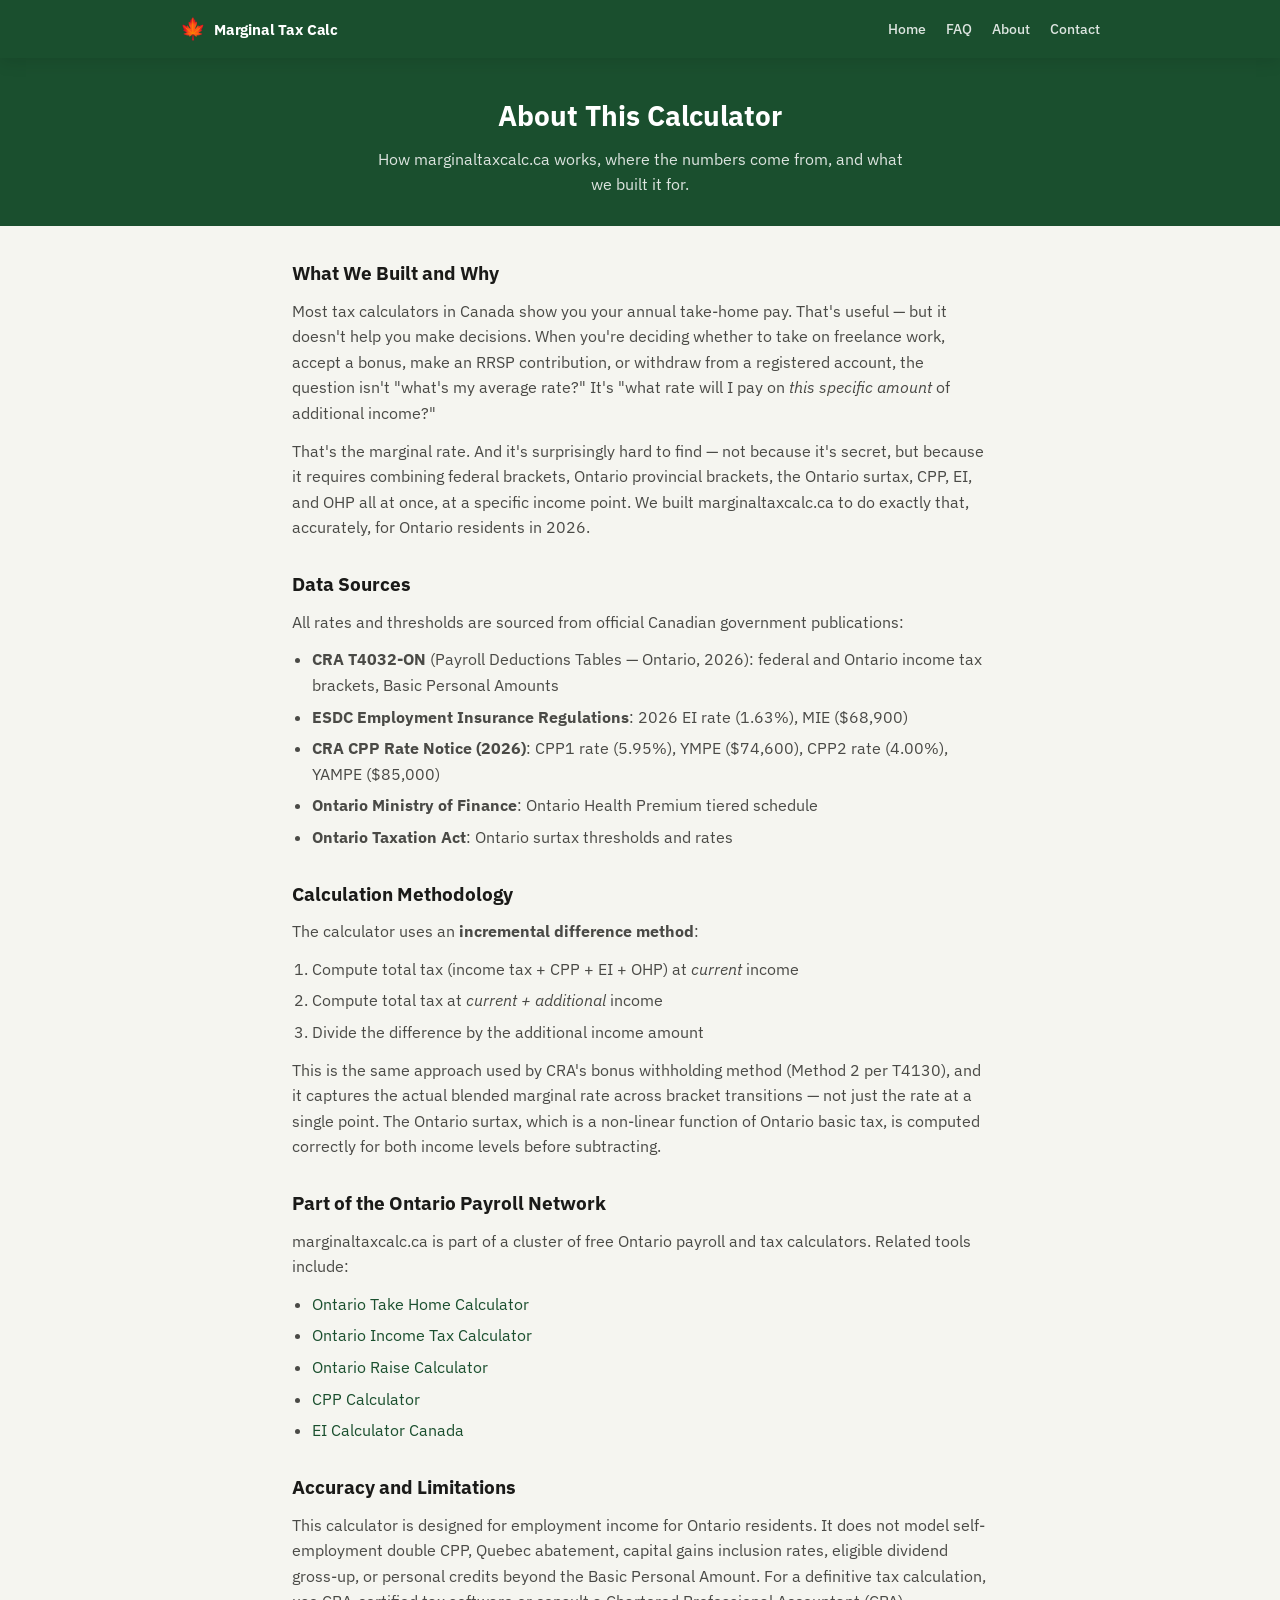
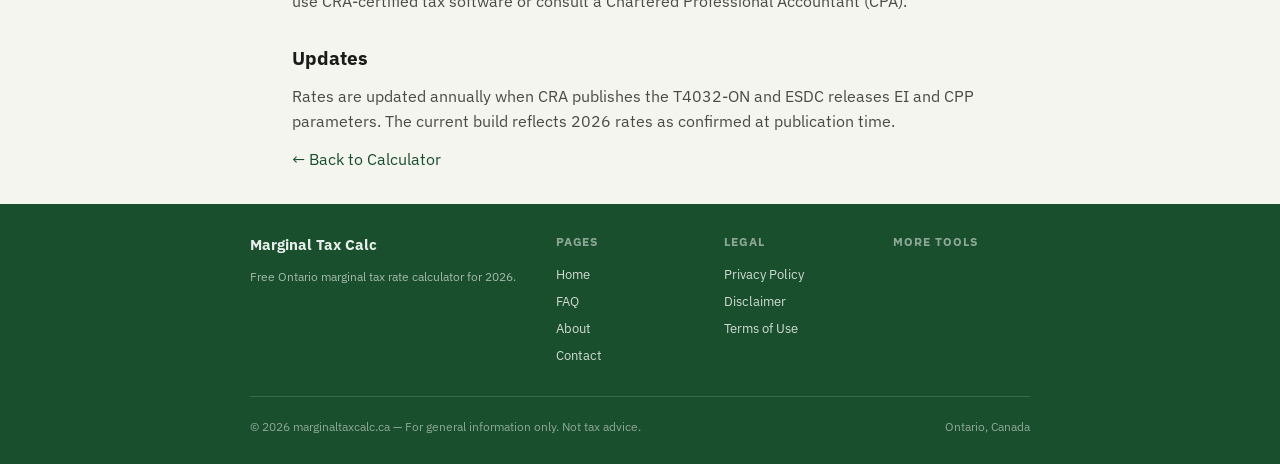
==== about.html @ e6704a4e "patch: visual alignment to Ontario Payroll Cluster — ontarioincometaxcalc benchmark - css/style.css:" ====
<!DOCTYPE html>
<html lang="en-CA">
<head>
  <meta charset="UTF-8" />
  <meta name="viewport" content="width=device-width, initial-scale=1.0" />
  <title>About — Ontario Marginal Tax Calculator | marginaltaxcalc.ca</title>
  <meta name="description" content="About marginaltaxcalc.ca — how our Ontario marginal tax calculator works, data sources, and methodology for 2026." />
  <link rel="canonical" href="https://marginaltaxcalc.ca/about.html" />
  <script async src="https://pagead2.googlesyndication.com/pagead/js/adsbygoogle.js?client=ca-pub-7744853829365165" crossorigin="anonymous"></script>
  <link rel="stylesheet" href="css/style.css" />
</head>
<body>

<!-- ── Site Header ── -->
<header class="site-header">
  <div class="header-inner">
    <a href="index.html" class="site-logo">
      <span class="logo-maple">🍁</span>
      <span class="logo-text">Marginal Tax Calc</span>
    </a>
    <nav class="site-nav">
      <a href="index.html">Home</a>
      <a href="faq.html">FAQ</a>
      <a href="about.html">About</a>
      <a href="contact.html">Contact</a>
    </nav>
  </div>
</header>

<section class="page-hero">
  <div class="container">
    <h1>About This Calculator</h1>
    <p>How marginaltaxcalc.ca works, where the numbers come from, and what we built it for.</p>
  </div>
</section>

<main class="page-content">

  <h2>What We Built and Why</h2>
  <p>Most tax calculators in Canada show you your annual take-home pay. That's useful — but it doesn't help you make decisions. When you're deciding whether to take on freelance work, accept a bonus, make an RRSP contribution, or withdraw from a registered account, the question isn't "what's my average rate?" It's "what rate will I pay on <em>this specific amount</em> of additional income?"</p>
  <p>That's the marginal rate. And it's surprisingly hard to find — not because it's secret, but because it requires combining federal brackets, Ontario provincial brackets, the Ontario surtax, CPP, EI, and OHP all at once, at a specific income point. We built marginaltaxcalc.ca to do exactly that, accurately, for Ontario residents in 2026.</p>

  <h2>Data Sources</h2>
  <p>All rates and thresholds are sourced from official Canadian government publications:</p>
  <ul>
    <li><strong>CRA T4032-ON</strong> (Payroll Deductions Tables — Ontario, 2026): federal and Ontario income tax brackets, Basic Personal Amounts</li>
    <li><strong>ESDC Employment Insurance Regulations</strong>: 2026 EI rate (1.63%), MIE ($68,900)</li>
    <li><strong>CRA CPP Rate Notice (2026)</strong>: CPP1 rate (5.95%), YMPE ($74,600), CPP2 rate (4.00%), YAMPE ($85,000)</li>
    <li><strong>Ontario Ministry of Finance</strong>: Ontario Health Premium tiered schedule</li>
    <li><strong>Ontario Taxation Act</strong>: Ontario surtax thresholds and rates</li>
  </ul>

  <h2>Calculation Methodology</h2>
  <p>The calculator uses an <strong>incremental difference method</strong>:</p>
  <ol>
    <li>Compute total tax (income tax + CPP + EI + OHP) at <em>current</em> income</li>
    <li>Compute total tax at <em>current + additional</em> income</li>
    <li>Divide the difference by the additional income amount</li>
  </ol>
  <p>This is the same approach used by CRA's bonus withholding method (Method 2 per T4130), and it captures the actual blended marginal rate across bracket transitions — not just the rate at a single point. The Ontario surtax, which is a non-linear function of Ontario basic tax, is computed correctly for both income levels before subtracting.</p>

  <h2>Part of the Ontario Payroll Network</h2>
  <p>marginaltaxcalc.ca is part of a cluster of free Ontario payroll and tax calculators. Related tools include:</p>
  <ul>
    <li><a href="https://ontariotakehomecalc.ca">Ontario Take Home Calculator</a></li>
    <li><a href="https://ontarioincometaxcalc.ca">Ontario Income Tax Calculator</a></li>
    <li><a href="https://ontarioraisecalc.ca">Ontario Raise Calculator</a></li>
    <li><a href="https://cppcalc.ca">CPP Calculator</a></li>
    <li><a href="https://eicalc.ca">EI Calculator Canada</a></li>
  </ul>

  <h2>Accuracy and Limitations</h2>
  <p>This calculator is designed for employment income for Ontario residents. It does not model self-employment double CPP, Quebec abatement, capital gains inclusion rates, eligible dividend gross-up, or personal credits beyond the Basic Personal Amount. For a definitive tax calculation, use CRA-certified tax software or consult a Chartered Professional Accountant (CPA).</p>

  <h2>Updates</h2>
  <p>Rates are updated annually when CRA publishes the T4032-ON and ESDC releases EI and CPP parameters. The current build reflects 2026 rates as confirmed at publication time.</p>

  <p><a href="/">← Back to Calculator</a></p>
</main>

<footer class="site-footer">
  <div class="container">
    <div class="footer-grid">
      <div class="footer-col">
        <div class="footer-brand-name">Marginal Tax Calc</div>
        <p>Free Ontario marginal tax rate calculator for 2026.</p>
      </div>
      <div class="footer-col">
        <h4>Pages</h4>
        <ul>
          <li><a href="index.html">Home</a></li>
          <li><a href="faq.html">FAQ</a></li>
          <li><a href="about.html">About</a></li>
          <li><a href="contact.html">Contact</a></li>
        </ul>
      </div>
      <div class="footer-col">
        <h4>Legal</h4>
        <ul>
          <li><a href="privacy-policy.html">Privacy Policy</a></li>
          <li><a href="disclaimer.html">Disclaimer</a></li>
          <li><a href="terms.html">Terms of Use</a></li>
        </ul>
      </div>
      <div class="footer-col">
        <h4>More Tools</h4>
        <ul id="footer-tools-list"></ul>
      </div>
    </div>
    <div class="footer-bottom">
      <span>© 2026 marginaltaxcalc.ca — For general information only. Not tax advice.</span>
      <span>Ontario, Canada</span>
    </div>
  </div>
</footer>

<script src="js/config.js"></script>
<script src="js/network.js"></script>
</body>
</html>
---- css/style.css ----
/* style.css — marginaltaxcalc.ca — Ontario Payroll cluster (green) */

/* ── Google Fonts ── */
@import url('https://fonts.googleapis.com/css2?family=IBM+Plex+Mono:wght@400;600&family=IBM+Plex+Sans:wght@400;500;600;700&display=swap');

/* ── Design tokens ── */
:root {
  --bg:             #f5f5f0;
  --surface:        #ffffff;
  --surface-2:      #f9f9f6;
  --border:         #e0dfd8;
  --border-2:       #c8c7be;
  --text-primary:   #1a1a18;
  --text-secondary: #4a4a46;
  --text-muted:     #7a7a74;
  --accent:         #1a4f2e;
  --accent-light:   #e8f2ec;
  --accent-mid:     #2d7a47;
  --accent-hover:   #153d24;
  --red:            #c0392b;
  --amber:          #c47a00;

  --radius:     6px;
  --radius-lg:  12px;
  --shadow-sm:  0 1px 3px rgba(0,0,0,0.08);
  --shadow:     0 4px 16px rgba(0,0,0,0.10);
  --shadow-lg:  0 8px 32px rgba(0,0,0,0.12);
  --shadow-md:  0 2px 8px rgba(0,0,0,.10);
  --transition: 160ms ease;

  --max-width:     960px;
  --content-width: 760px;
}

/* ── Reset & base ── */
*, *::before, *::after { box-sizing: border-box; margin: 0; padding: 0; }

html { font-size: 16px; scroll-behavior: smooth; }

body {
  font-family: 'IBM Plex Sans', sans-serif;
  font-size: 1rem;
  line-height: 1.6;
  color: var(--text-primary);
  background: var(--bg);
}

a { color: var(--accent); text-decoration: none; }
a:hover { color: var(--accent-hover); text-decoration: underline; }

img { max-width: 100%; display: block; }

/* ── Layout ── */
.container {
  width: 100%;
  max-width: 860px;
  margin: 0 auto;
  padding: 0 20px;
}

@media (min-width: 600px)  { .container { padding: 0 32px; } }
@media (min-width: 900px)  { .container { padding: 0 40px; } }

/* ── Header ── */
.site-header {
  background: var(--accent);
  color: #fff;
  padding: 0;
  position: sticky;
  top: 0;
  z-index: 100;
  box-shadow: var(--shadow);
}

.header-inner {
  max-width: var(--max-width);
  margin: 0 auto;
  padding: 0 20px;
  display: flex;
  align-items: center;
  justify-content: space-between;
  height: 58px;
}

.site-logo {
  display: flex;
  align-items: center;
  gap: 8px;
  color: #fff;
  font-weight: 700;
  font-size: 1rem;
  letter-spacing: -0.01em;
  text-decoration: none;
}
.site-logo:hover { color: rgba(255,255,255,0.85); text-decoration: none; }
.logo-maple { font-size: 1.3rem; line-height: 1; }
.logo-text { font-size: 0.95rem; font-weight: 700; }
.logo-text span { font-weight: 300; }

.site-nav {
  display: flex;
  align-items: center;
  gap: 20px;
}
.site-nav a {
  color: rgba(255,255,255,0.85);
  font-size: 0.875rem;
  font-weight: 500;
  text-decoration: none;
  transition: color 0.15s;
}
.site-nav a:hover { color: #fff; text-decoration: none; }

/* Legacy nav alias — keep for any support pages using .header-nav */
.header-nav {
  display: flex;
  flex-wrap: wrap;
  gap: 4px;
  list-style: none;
}
.header-nav a {
  display: inline-block;
  font-size: 0.875rem;
  font-weight: 500;
  color: rgba(255,255,255,0.85);
  padding: 4px 10px;
  border-radius: var(--radius);
  transition: color 0.15s;
}
.header-nav a:hover,
.header-nav a.active {
  color: #fff;
  text-decoration: none;
}

/* ── Hero ── */
.hero {
  background: var(--accent);
  color: #fff;
  padding: 32px 20px 28px;
  border-bottom: 3px solid var(--accent-mid);
}
.hero-inner {
  max-width: var(--max-width);
  margin: 0 auto;
}
.hero-badge {
  display: inline-flex;
  align-items: center;
  gap: 6px;
  background: rgba(255,255,255,0.15);
  border: 1px solid rgba(255,255,255,0.25);
  border-radius: 20px;
  padding: 4px 12px;
  font-size: 0.78rem;
  font-weight: 500;
  letter-spacing: 0.01em;
  margin-bottom: 14px;
  color: rgba(255,255,255,0.95);
}

.hero h1 {
  font-size: clamp(1.4rem, 4vw, 2rem);
  font-weight: 700;
  letter-spacing: -0.02em;
  line-height: 1.2;
  margin-bottom: 10px;
  color: #fff;
}

.hero p {
  font-size: 0.95rem;
  color: rgba(255,255,255,0.82);
  max-width: 620px;
  line-height: 1.6;
}

/* ── Calculator card ── */
.calc-card {
  background: var(--surface);
  border-radius: var(--radius-lg);
  box-shadow: var(--shadow);
  overflow: hidden;
  margin-bottom: 28px;
  border: none;
}

@media (max-width: 599px) { .calc-card { padding: 0; } }

.calc-card h2 {
  font-size: 1.05rem;
  font-weight: 700;
  color: var(--accent);
  margin-bottom: 0;
  padding: 0;
  border-bottom: none;
}

/* ── Form ── */
.form-grid {
  display: grid;
  grid-template-columns: 1fr 1fr;
  gap: 16px;
  margin-bottom: 20px;
}

@media (max-width: 480px) { .form-grid { grid-template-columns: 1fr; } }

.form-group label {
  display: block;
  font-size: 0.875rem;
  font-weight: 600;
  color: var(--text-secondary);
  margin-bottom: 6px;
}

.form-group input {
  width: 100%;
  font-family: 'IBM Plex Mono', monospace;
  font-size: 1rem;
  color: var(--text-primary);
  background: var(--surface-2);
  border: 1px solid var(--border-2);
  border-radius: var(--radius);
  padding: 10px 14px;
  transition: border-color var(--transition), box-shadow var(--transition);
  outline: none;
}

.form-group input:focus {
  border-color: var(--accent-mid);
  box-shadow: 0 0 0 3px rgba(26,79,46,.12);
  background: var(--surface);
}

.form-group .hint {
  font-size: 0.78rem;
  color: var(--text-muted);
  margin-top: 4px;
}

.btn-calc {
  width: 100%;
  padding: 13px 24px;
  font-family: 'IBM Plex Sans', sans-serif;
  font-size: 1rem;
  font-weight: 700;
  color: #fff;
  background: var(--accent);
  border: none;
  border-radius: var(--radius);
  cursor: pointer;
  transition: background var(--transition), transform var(--transition);
  letter-spacing: .01em;
}

.btn-calc:hover  { background: var(--accent-hover); }
.btn-calc:active { transform: scale(.985); }

/* ── Error ── */
.error-msg {
  display: none;
  background: #fef2f2;
  border: 1px solid #fca5a5;
  color: var(--red);
  border-radius: var(--radius);
  padding: 10px 14px;
  font-size: 0.9rem;
  margin-top: 12px;
}

/* ── Results ── */
#results { display: none; margin-top: 24px; }

.results-header {
  display: grid;
  grid-template-columns: repeat(2, 1fr);
  gap: 12px;
  margin-bottom: 20px;
}

@media (min-width: 560px) { .results-header { grid-template-columns: repeat(4, 1fr); } }

.stat-card {
  background: var(--surface-2);
  border: 1px solid var(--border);
  border-radius: var(--radius);
  padding: 14px 12px;
  text-align: center;
}

.stat-label {
  font-size: 0.75rem;
  font-weight: 600;
  color: var(--text-muted);
  text-transform: uppercase;
  letter-spacing: .04em;
  margin-bottom: 4px;
}

.stat-value {
  font-family: 'IBM Plex Mono', monospace;
  font-size: 1.35rem;
  font-weight: 600;
  color: var(--text-primary);
}

.stat-card.highlight .stat-value { color: var(--accent); }

/* Keep/Tax bar */
.split-bar-wrap { margin-bottom: 20px; }
.split-bar-label {
  font-size: 0.82rem;
  font-weight: 600;
  color: var(--text-secondary);
  margin-bottom: 6px;
}
.split-bar {
  display: flex;
  height: 24px;
  border-radius: var(--radius);
  overflow: hidden;
  border: 1px solid var(--border);
}
.split-bar-kept {
  background: var(--accent-mid);
  display: flex;
  align-items: center;
  justify-content: center;
  font-family: 'IBM Plex Mono', monospace;
  font-size: 0.72rem;
  font-weight: 600;
  color: #fff;
  white-space: nowrap;
  padding: 0 4px;
  transition: width 400ms ease;
  min-width: 0;
  overflow: hidden;
}
.split-bar-tax {
  background: var(--red);
  display: flex;
  align-items: center;
  justify-content: center;
  font-family: 'IBM Plex Mono', monospace;
  font-size: 0.72rem;
  font-weight: 600;
  color: #fff;
  white-space: nowrap;
  padding: 0 4px;
  transition: width 400ms ease;
  min-width: 0;
  overflow: hidden;
}

/* Breakdown table */
.breakdown-table {
  width: 100%;
  border-collapse: collapse;
  font-size: 0.9rem;
}

.breakdown-table th,
.breakdown-table td {
  padding: 9px 12px;
  text-align: left;
  border-bottom: 1px solid var(--border);
}

.breakdown-table th {
  font-size: 0.78rem;
  font-weight: 700;
  color: var(--text-muted);
  text-transform: uppercase;
  letter-spacing: .04em;
  background: var(--surface-2);
}

.breakdown-table td:last-child {
  font-family: 'IBM Plex Mono', monospace;
  font-weight: 600;
  text-align: right;
}

.breakdown-table tr.total-row td {
  font-weight: 700;
  border-top: 2px solid var(--border-2);
  border-bottom: none;
  color: var(--accent);
  font-size: 0.95rem;
}

.breakdown-table tr:last-child td { border-bottom: none; }

/* ── Ad slots ── */
.ad-slot {
  text-align: center;
  margin: 24px 0;
  min-height: 90px;
}

/* ── Section content ── */
.content-section {
  background: var(--surface);
  border: 1px solid var(--border);
  border-radius: var(--radius-lg);
  padding: 32px;
  margin-bottom: 24px;
}

@media (max-width: 599px) { .content-section { padding: 20px 16px; } }

.content-section h2 {
  font-size: 1.35rem;
  font-weight: 700;
  color: var(--text-primary);
  margin-bottom: 16px;
}

.content-section h3 {
  font-size: 1.05rem;
  font-weight: 700;
  color: var(--accent);
  margin: 20px 0 8px;
}

.content-section p {
  color: var(--text-secondary);
  margin-bottom: 12px;
}

.content-section ul,
.content-section ol {
  margin: 8px 0 12px 20px;
  color: var(--text-secondary);
}

.content-section li { margin-bottom: 6px; }

.example-table {
  width: 100%;
  border-collapse: collapse;
  font-size: 0.88rem;
  margin: 16px 0;
  overflow-x: auto;
  display: block;
}

.example-table th,
.example-table td {
  padding: 8px 12px;
  border: 1px solid var(--border);
  text-align: right;
}

.example-table th {
  background: var(--accent-light);
  color: var(--accent);
  font-weight: 700;
  text-align: center;
}

.example-table td:first-child { text-align: left; font-weight: 600; }

.mono { font-family: 'IBM Plex Mono', monospace; }

/* ── FAQ ── */
.faq-list { margin: 0; padding: 0; list-style: none; }

details {
  border-bottom: 1px solid var(--border);
  padding: 14px 0;
}

details:first-child { border-top: 1px solid var(--border); }

summary {
  font-weight: 600;
  font-size: 0.95rem;
  cursor: pointer;
  list-style: none;
  display: flex;
  justify-content: space-between;
  align-items: center;
  color: var(--text-primary);
}

summary::after {
  content: '+';
  font-size: 1.2rem;
  color: var(--accent);
  flex-shrink: 0;
  margin-left: 12px;
}

details[open] summary::after { content: '−'; }

details p {
  margin-top: 10px;
  color: var(--text-secondary);
  font-size: 0.9rem;
}

/* ── Related section ── */
.related-section {
  margin-bottom: 28px;
}
.related-heading {
  font-size: 1rem;
  font-weight: 700;
  color: var(--text-primary);
  margin-bottom: 14px;
  letter-spacing: -0.01em;
}
.related-grid,
.related-manual {
  display: grid;
  grid-template-columns: repeat(auto-fill, minmax(200px, 1fr));
  gap: 12px;
}
.related-card {
  background: var(--surface);
  border: 1px solid var(--border);
  border-radius: var(--radius);
  padding: 14px 16px;
  display: block;
  transition: border-color 0.15s, box-shadow 0.15s;
  text-decoration: none;
}
.related-card:hover {
  border-color: var(--accent-mid);
  box-shadow: var(--shadow-sm);
  text-decoration: none;
}
.rc-name {
  font-size: 0.88rem;
  font-weight: 700;
  color: var(--accent);
  margin-bottom: 4px;
}
.rc-desc {
  font-size: 0.78rem;
  color: var(--text-muted);
  line-height: 1.4;
}

/* ── Related tools (legacy aliases) ── */
.tools-grid {
  display: grid;
  grid-template-columns: repeat(auto-fill, minmax(200px, 1fr));
  gap: 12px;
  margin-top: 4px;
}

.tool-card {
  display: flex;
  flex-direction: column;
  gap: 4px;
  background: var(--surface);
  border: 1px solid var(--border);
  border-radius: var(--radius);
  padding: 14px 16px;
  text-decoration: none;
  transition: border-color 0.15s, box-shadow 0.15s;
}

.tool-card:hover {
  border-color: var(--accent-mid);
  box-shadow: var(--shadow-sm);
  text-decoration: none;
}

.tool-name {
  font-size: 0.88rem;
  font-weight: 700;
  color: var(--accent);
  margin-bottom: 4px;
}

.tool-desc {
  font-size: 0.78rem;
  color: var(--text-muted);
  line-height: 1.4;
}

/* ── Footer ── */
.site-footer {
  background: var(--accent);
  color: rgba(255,255,255,0.7);
  padding: 28px 20px;
  margin-top: 20px;
  font-size: 0.82rem;
}

.footer-grid {
  display: grid;
  grid-template-columns: 2fr 1fr 1fr 1fr;
  gap: 32px;
  padding-bottom: 24px;
  margin-bottom: 20px;
  border-bottom: 1px solid rgba(255,255,255,0.15);
}

.footer-col h4 {
  font-size: 0.75rem;
  font-weight: 700;
  text-transform: uppercase;
  letter-spacing: 0.08em;
  color: rgba(255,255,255,0.5);
  margin-bottom: 12px;
}

.footer-col p {
  font-size: 0.78rem;
  color: rgba(255,255,255,0.6);
  line-height: 1.55;
}

.footer-col a {
  display: block;
  color: rgba(255,255,255,0.8);
  font-size: 0.82rem;
  margin-bottom: 6px;
  text-decoration: none;
  transition: color 0.15s;
}

.footer-col a:hover {
  color: #fff;
  text-decoration: none;
}

.footer-col ul { list-style: none; }
.footer-col ul li { margin-bottom: 2px; }

.footer-brand-name {
  font-size: 0.95rem;
  font-weight: 700;
  color: rgba(255,255,255,0.9);
  margin-bottom: 10px;
  display: block;
}

.footer-bottom {
  display: flex;
  justify-content: space-between;
  align-items: center;
  gap: 16px;
  font-size: 0.75rem;
  color: rgba(255,255,255,0.5);
  flex-wrap: wrap;
}

/* ── Utility ── */
.sr-only {
  position: absolute; width: 1px; height: 1px;
  padding: 0; margin: -1px; overflow: hidden;
  clip: rect(0,0,0,0); border: 0;
}

.badge {
  display: inline-block;
  font-size: 0.72rem;
  font-weight: 700;
  padding: 2px 8px;
  border-radius: 4px;
  background: var(--accent-light);
  color: var(--accent);
  vertical-align: middle;
  margin-left: 6px;
}

/* ── Inner pages ── */
.page-hero {
  background: var(--accent);
  color: #fff;
  padding: 36px 0 28px;
  text-align: center;
}

.page-hero h1 {
  font-size: 1.75rem;
  font-weight: 700;
  margin-bottom: 8px;
}

.page-hero p {
  opacity: .85;
  max-width: 540px;
  margin: 0 auto;
  font-size: 1rem;
}

.page-content {
  max-width: 760px;
  margin: 32px auto;
  padding: 0 20px;
}

@media (min-width: 600px)  { .page-content { padding: 0 32px; } }

.page-content h2 {
  font-size: 1.2rem;
  font-weight: 700;
  color: var(--text-primary);
  margin: 28px 0 10px;
}

.page-content p,
.page-content ul,
.page-content ol { color: var(--text-secondary); margin-bottom: 12px; }

.page-content ul,
.page-content ol { margin-left: 20px; }

.page-content li { margin-bottom: 6px; }

.page-content a { color: var(--accent); }
.page-content a:hover { color: var(--accent-hover); }

/* ─── RESPONSIVE — footer & related (benchmark-aligned) ─────────────────────── */
@media (max-width: 640px) {
  .main-content { padding: 16px 14px 40px; }
  .hero { padding: 22px 16px 20px; }
  .hero h1 { font-size: 1.25rem; }
  .hero p { font-size: 0.875rem; }
  .header-inner { padding: 0 14px; }
  .site-nav { gap: 14px; }
  .site-nav a { font-size: 0.8rem; }
  .related-grid, .related-manual, .tools-grid { grid-template-columns: 1fr 1fr; gap: 8px; }
}

@media (max-width: 760px) {
  .footer-grid {
    grid-template-columns: 1fr 1fr;
    gap: 24px;
  }
  .footer-brand-name { grid-column: 1 / -1; }
  .footer-bottom { flex-direction: column; align-items: flex-start; gap: 6px; }
}

@media (max-width: 480px) {
  .footer-grid { grid-template-columns: 1fr; gap: 20px; }
  .footer-brand-name { grid-column: unset; }
  .related-grid, .related-manual, .tools-grid { grid-template-columns: 1fr; }
}

@media (max-width: 380px) {
  .related-grid, .related-manual, .tools-grid { grid-template-columns: 1fr; }
}

/* ─── OVERFLOW CONTAINMENT ───────────────────────────────────────────────────── */
html, body { overflow-x: hidden; max-width: 100%; }
* { max-width: 100%; }
img, table, pre, code, textarea, input { max-width: 100%; }
table { table-layout: auto; }
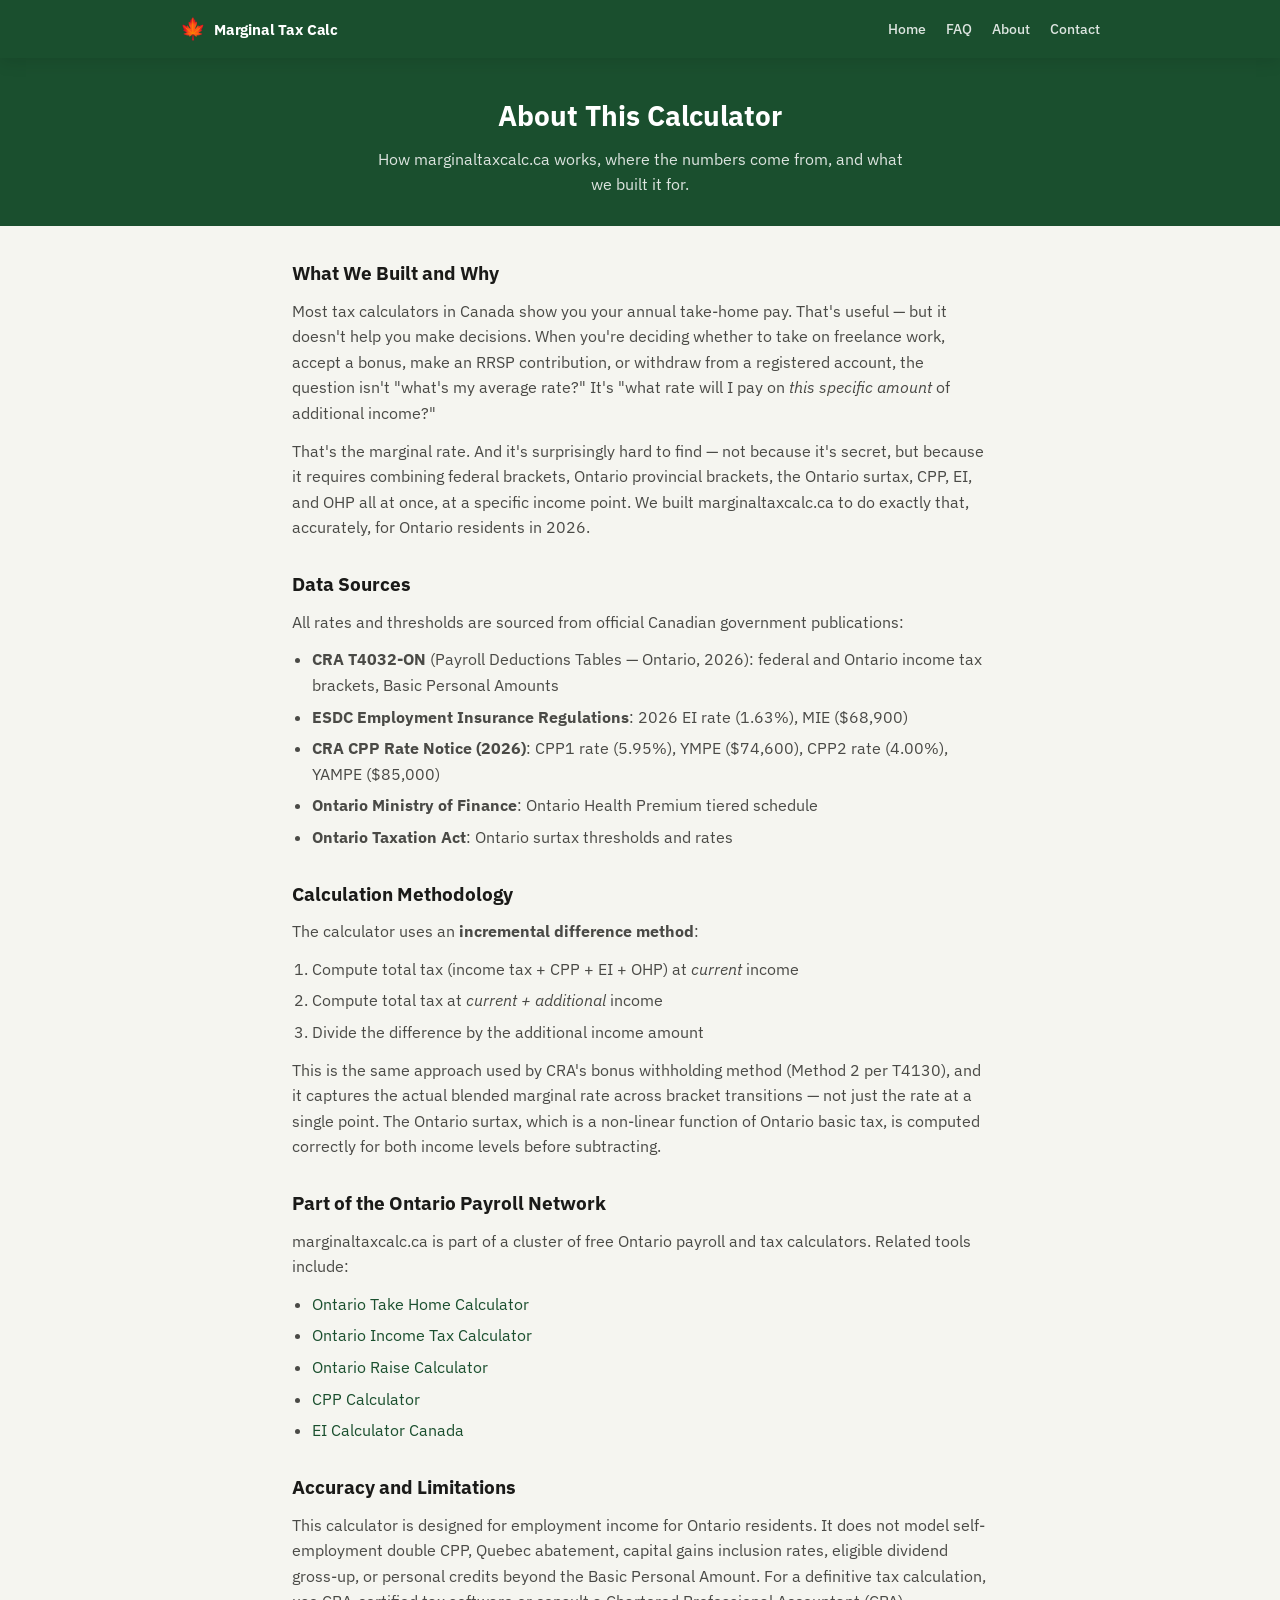
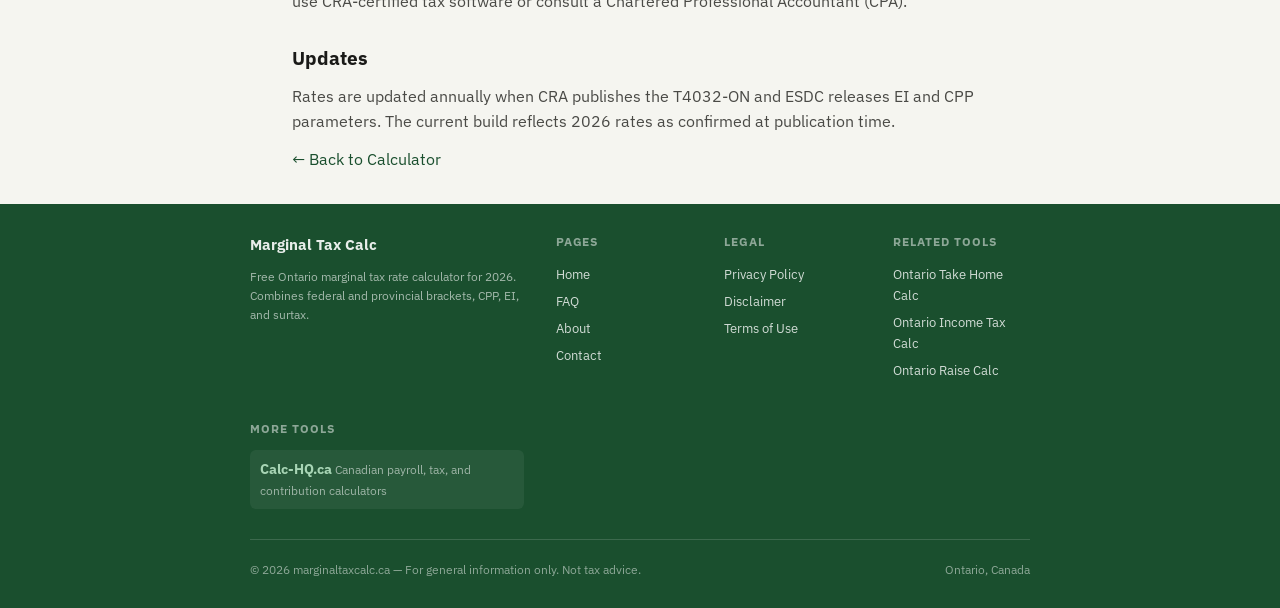
==== commit 5aecd0cd: "patch: 3-bug fix — subpage footers, mobile whitespace, bold MORE TOOLS title BUG 1: Replaced stale h" ====
--- a/about.html
+++ b/about.html
@@ -81,30 +81,35 @@
 <footer class="site-footer">
   <div class="container">
     <div class="footer-grid">
-      <div class="footer-col">
+      <div class="footer-col footer-brand">
         <div class="footer-brand-name">Marginal Tax Calc</div>
-        <p>Free Ontario marginal tax rate calculator for 2026.</p>
+        <p>Free Ontario marginal tax rate calculator for 2026. Combines federal and provincial brackets, CPP, EI, and surtax.</p>
       </div>
       <div class="footer-col">
-        <h4>Pages</h4>
-        <ul>
-          <li><a href="index.html">Home</a></li>
-          <li><a href="faq.html">FAQ</a></li>
-          <li><a href="about.html">About</a></li>
-          <li><a href="contact.html">Contact</a></li>
-        </ul>
+        <h4>PAGES</h4>
+        <a href="index.html">Home</a>
+        <a href="faq.html">FAQ</a>
+        <a href="about.html">About</a>
+        <a href="contact.html">Contact</a>
       </div>
       <div class="footer-col">
-        <h4>Legal</h4>
-        <ul>
-          <li><a href="privacy-policy.html">Privacy Policy</a></li>
-          <li><a href="disclaimer.html">Disclaimer</a></li>
-          <li><a href="terms.html">Terms of Use</a></li>
-        </ul>
+        <h4>LEGAL</h4>
+        <a href="privacy-policy.html">Privacy Policy</a>
+        <a href="disclaimer.html">Disclaimer</a>
+        <a href="terms.html">Terms of Use</a>
       </div>
       <div class="footer-col">
-        <h4>More Tools</h4>
-        <ul id="footer-tools-list"></ul>
+        <h4>RELATED TOOLS</h4>
+        <a href="https://ontariotakehomecalc.ca" rel="noopener">Ontario Take Home Calc</a>
+        <a href="https://ontarioincometaxcalc.ca" rel="noopener">Ontario Income Tax Calc</a>
+        <a href="https://ontarioraisecalc.ca" rel="noopener">Ontario Raise Calc</a>
+      </div>
+      <div class="footer-col">
+        <h4>MORE TOOLS</h4>
+        <a href="https://calc-hq.ca" class="more-tools-link" target="_blank" rel="noopener noreferrer">
+          <span class="more-tools-title">Calc-HQ.ca</span>
+          <span class="subtext">Canadian payroll, tax, and contribution calculators</span>
+        </a>
       </div>
     </div>
     <div class="footer-bottom">
--- a/css/style.css
+++ b/css/style.css
@@ -398,14 +398,17 @@
   margin: 24px 0;
   min-height: 90px;
 }
+@media (max-width: 640px) {
+  .ad-slot { min-height: 0; margin: 12px 0; }
+}
 
 /* ── Section content ── */
 .content-section {
   background: var(--surface);
   border: 1px solid var(--border);
   border-radius: var(--radius-lg);
-  padding: 32px;
-  margin-bottom: 24px;
+  padding: 28px 28px 24px;
+  margin-bottom: 20px;
 }
 
 @media (max-width: 599px) { .content-section { padding: 20px 16px; } }
@@ -640,6 +643,22 @@
   margin-bottom: 10px;
   display: block;
 }
+
+
+.more-tools-link {
+  display: flex;
+  flex-direction: column;
+  gap: 3px;
+  background: rgba(255,255,255,0.06);
+  border-radius: var(--radius);
+  padding: 8px 10px;
+  text-decoration: none;
+  transition: background 0.15s;
+  margin-bottom: 4px;
+}
+.more-tools-link:hover { background: rgba(255,255,255,0.11); color: inherit; }
+.more-tools-title { font-weight: 700 !important; color: #a8d5b5 !important; font-size: 0.88rem; }
+.subtext { font-size: 0.78rem; color: rgba(255,255,255,0.55); line-height: 1.35; }
 
 .footer-bottom {
   display: flex;
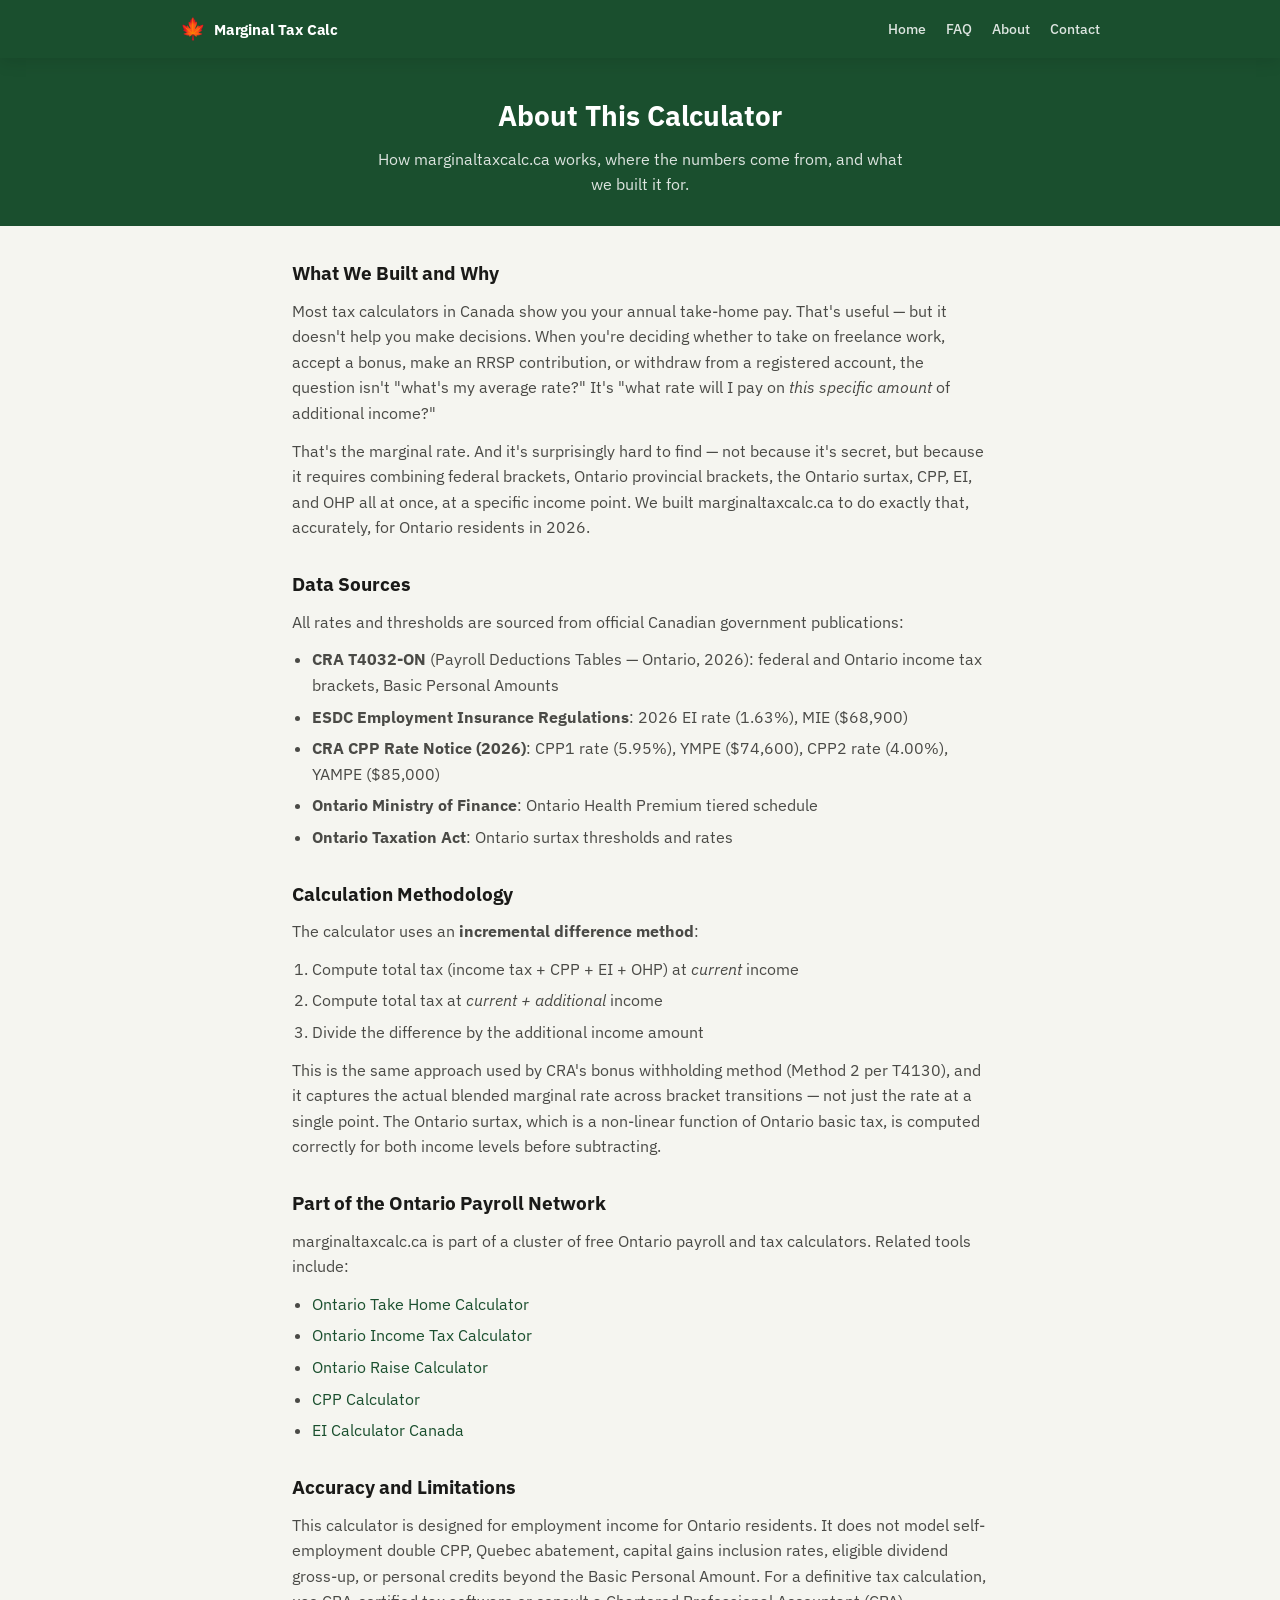
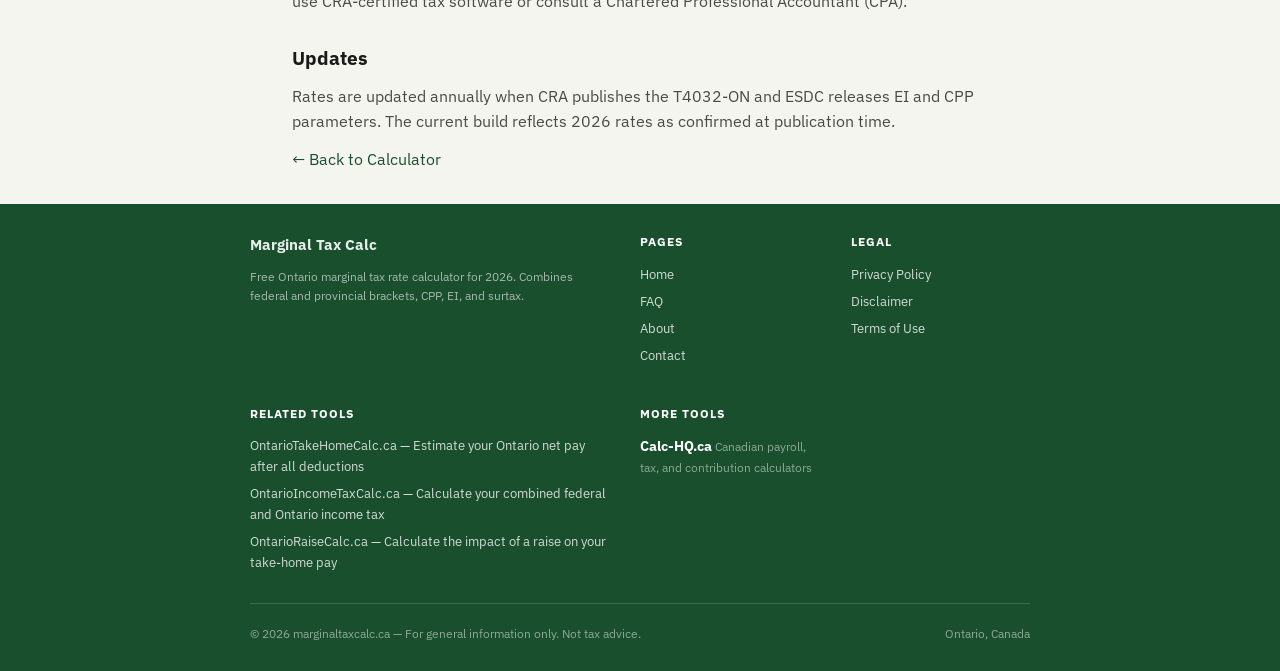
==== commit 30b0f6fb: "footer parity: h4 white emphasis, grid 3-col, sentence-style RELATED TOOLS F1 css/style.css: .footer" ====
--- a/about.html
+++ b/about.html
@@ -100,9 +100,9 @@
       </div>
       <div class="footer-col">
         <h4>RELATED TOOLS</h4>
-        <a href="https://ontariotakehomecalc.ca" rel="noopener">Ontario Take Home Calc</a>
-        <a href="https://ontarioincometaxcalc.ca" rel="noopener">Ontario Income Tax Calc</a>
-        <a href="https://ontarioraisecalc.ca" rel="noopener">Ontario Raise Calc</a>
+        <a href="https://ontariotakehomecalc.ca" rel="noopener">OntarioTakeHomeCalc.ca &#x2014; Estimate your Ontario net pay after all deductions</a>
+        <a href="https://ontarioincometaxcalc.ca" rel="noopener">OntarioIncomeTaxCalc.ca &#x2014; Calculate your combined federal and Ontario income tax</a>
+        <a href="https://ontarioraisecalc.ca" rel="noopener">OntarioRaiseCalc.ca &#x2014; Calculate the impact of a raise on your take-home pay</a>
       </div>
       <div class="footer-col">
         <h4>MORE TOOLS</h4>
--- a/css/style.css
+++ b/css/style.css
@@ -186,6 +186,19 @@
 }
 
 @media (max-width: 599px) { .calc-card { padding: 0; } }
+@media (max-width: 480px) { .calc-card { padding: 0 14px; } }
+
+.trust-strip {
+  display: flex;
+  flex-wrap: wrap;
+  gap: 6px 10px;
+  font-size: 0.78rem;
+  color: var(--text-secondary);
+  margin-bottom: 20px;
+}
+.ts-item { display: flex; align-items: center; gap: 4px; }
+.ts-check { color: var(--accent-mid); font-weight: 700; }
+.ts-sep { color: var(--text-muted); }
 
 .calc-card h2 {
   font-size: 1.05rem;
@@ -399,7 +412,8 @@
   min-height: 90px;
 }
 @media (max-width: 640px) {
-  .ad-slot { min-height: 0; margin: 12px 0; }
+  .ad-slot { min-height: 0; margin: 8px 0; }
+  .ad-slot ins.adsbygoogle { height: 0 !important; max-height: 0 !important; overflow: hidden !important; }
 }
 
 /* ── Section content ── */
@@ -597,7 +611,7 @@
 
 .footer-grid {
   display: grid;
-  grid-template-columns: 2fr 1fr 1fr 1fr;
+  grid-template-columns: 2fr 1fr 1fr;
   gap: 32px;
   padding-bottom: 24px;
   margin-bottom: 20px;
@@ -609,7 +623,7 @@
   font-weight: 700;
   text-transform: uppercase;
   letter-spacing: 0.08em;
-  color: rgba(255,255,255,0.5);
+  color: #ffffff;
   margin-bottom: 12px;
 }
 
@@ -646,19 +660,15 @@
 
 
 .more-tools-link {
-  display: flex;
-  flex-direction: column;
-  gap: 3px;
-  background: rgba(255,255,255,0.06);
-  border-radius: var(--radius);
-  padding: 8px 10px;
-  text-decoration: none;
-  transition: background 0.15s;
-  margin-bottom: 4px;
-}
-.more-tools-link:hover { background: rgba(255,255,255,0.11); color: inherit; }
-.more-tools-title { font-weight: 700 !important; color: #a8d5b5 !important; font-size: 0.88rem; }
-.subtext { font-size: 0.78rem; color: rgba(255,255,255,0.55); line-height: 1.35; }
+  display: block;
+  margin-bottom: 8px;
+}
+.more-tools-title { font-weight: 700 !important; color: #ffffff !important; font-size: 0.88rem; }
+.subtext {
+  font-size: 0.72rem;
+  color: rgba(255,255,255,0.5);
+  line-height: 1.3;
+}
 
 .footer-bottom {
   display: flex;
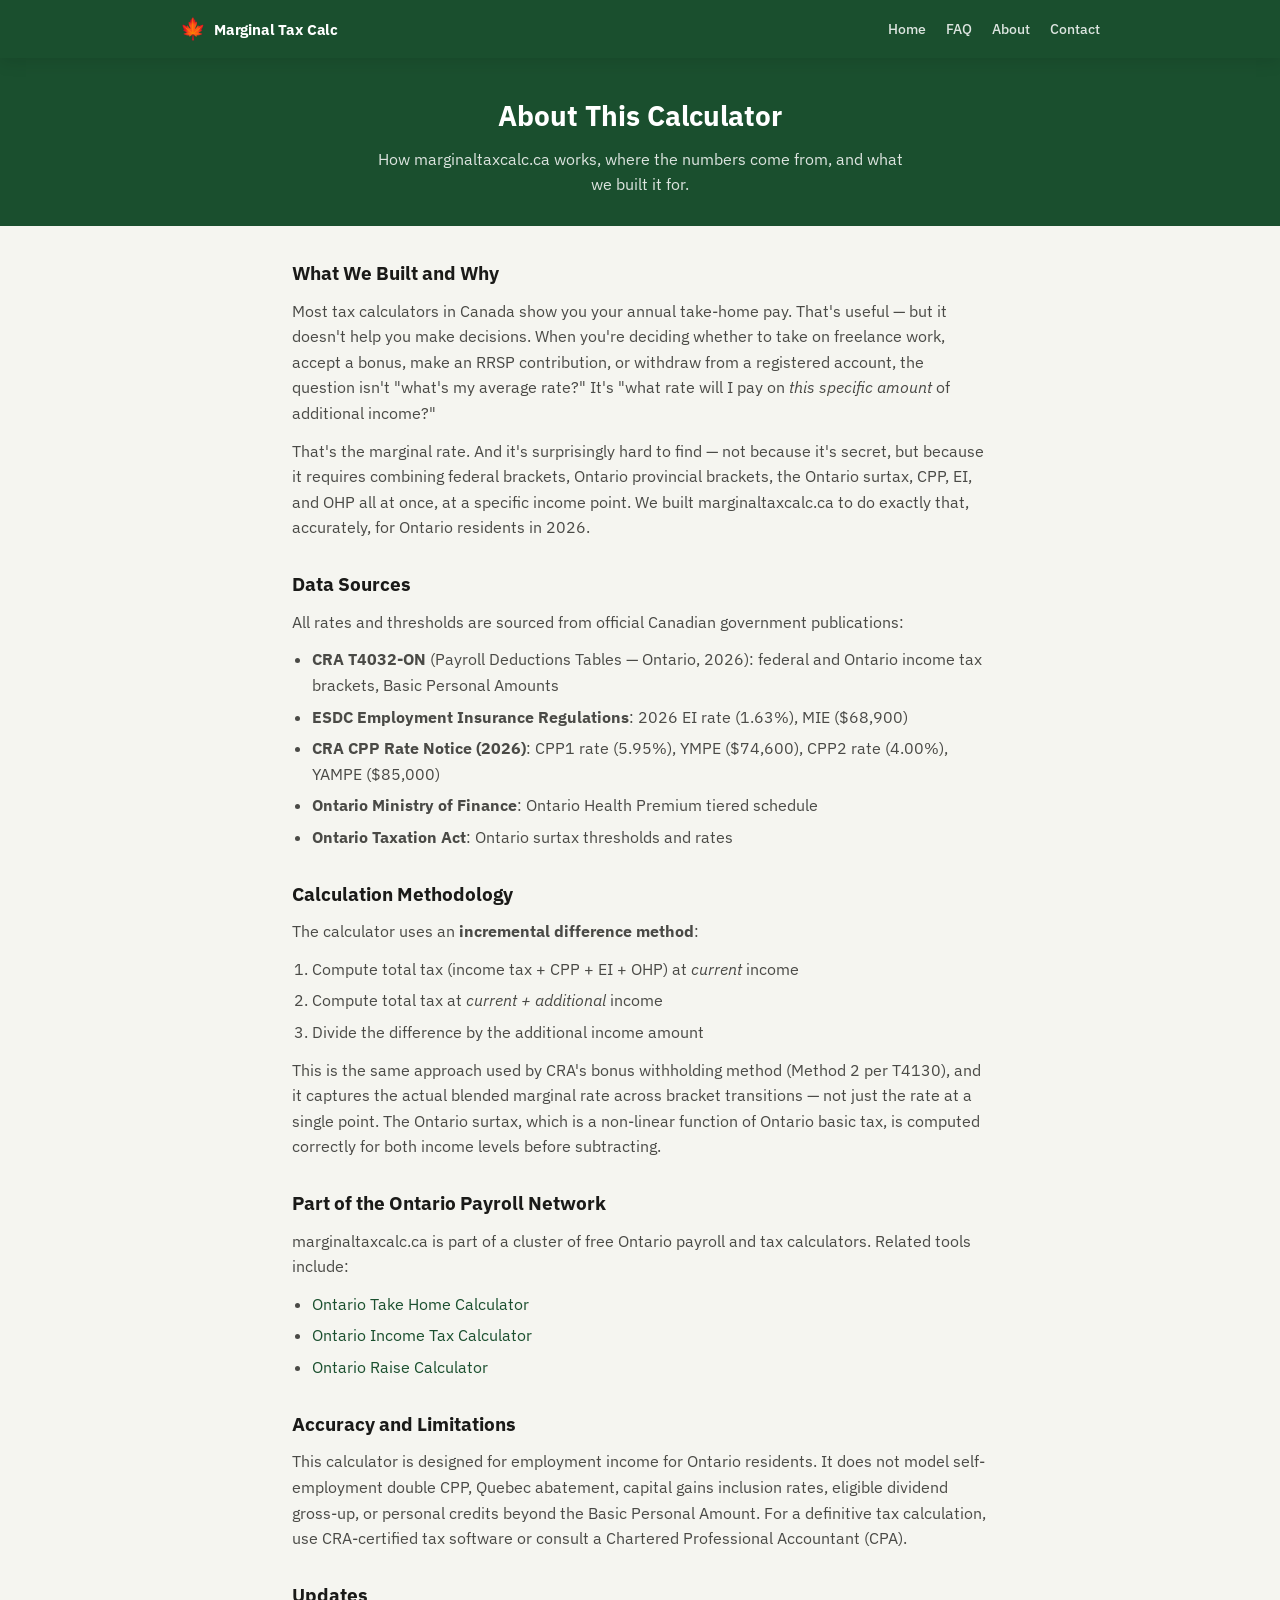
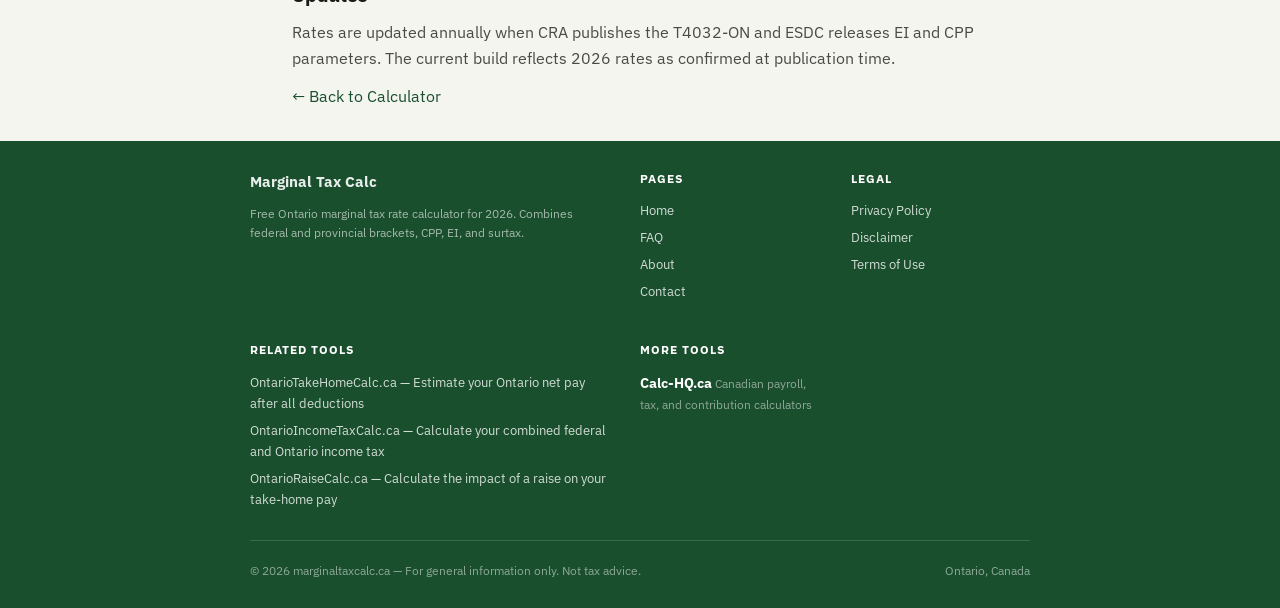
==== commit 83726595: "full parity patch: calc-header, trust-strip CSS, email removal, cluster fix F1 index.html: add calc-" ====
--- a/about.html
+++ b/about.html
@@ -65,8 +65,6 @@
     <li><a href="https://ontariotakehomecalc.ca">Ontario Take Home Calculator</a></li>
     <li><a href="https://ontarioincometaxcalc.ca">Ontario Income Tax Calculator</a></li>
     <li><a href="https://ontarioraisecalc.ca">Ontario Raise Calculator</a></li>
-    <li><a href="https://cppcalc.ca">CPP Calculator</a></li>
-    <li><a href="https://eicalc.ca">EI Calculator Canada</a></li>
   </ul>
 
   <h2>Accuracy and Limitations</h2>
--- a/css/style.css
+++ b/css/style.css
@@ -182,7 +182,14 @@
   box-shadow: var(--shadow);
   overflow: hidden;
   margin-bottom: 28px;
-  border: none;
+}
+.calc-header {
+  background: var(--accent-light);
+  border-bottom: 1px solid var(--border);
+  padding: 16px 24px;
+  display: flex;
+  align-items: center;
+  gap: 10px;
 }
 
 @media (max-width: 599px) { .calc-card { padding: 0; } }
@@ -191,23 +198,27 @@
 .trust-strip {
   display: flex;
   flex-wrap: wrap;
+  align-items: center;
   gap: 6px 10px;
-  font-size: 0.78rem;
+  background: var(--surface-2);
+  border: 1px solid var(--border);
+  border-radius: var(--radius);
+  padding: 10px 16px;
+  margin-bottom: 20px;
+  font-size: 0.8rem;
   color: var(--text-secondary);
-  margin-bottom: 20px;
 }
 .ts-item { display: flex; align-items: center; gap: 4px; }
-.ts-check { color: var(--accent-mid); font-weight: 700; }
-.ts-sep { color: var(--text-muted); }
-
-.calc-card h2 {
+.ts-item span { color: var(--accent-mid); font-weight: 700; }
+.ts-sep { color: var(--border-2); font-size: 0.75rem; }
+
+.calc-header h2 {
   font-size: 1.05rem;
-  font-weight: 700;
+  font-weight: 600;
   color: var(--accent);
-  margin-bottom: 0;
-  padding: 0;
-  border-bottom: none;
-}
+  margin: 0;
+}
+.calc-icon { font-size: 1.2rem; }
 
 /* ── Form ── */
 .form-grid {
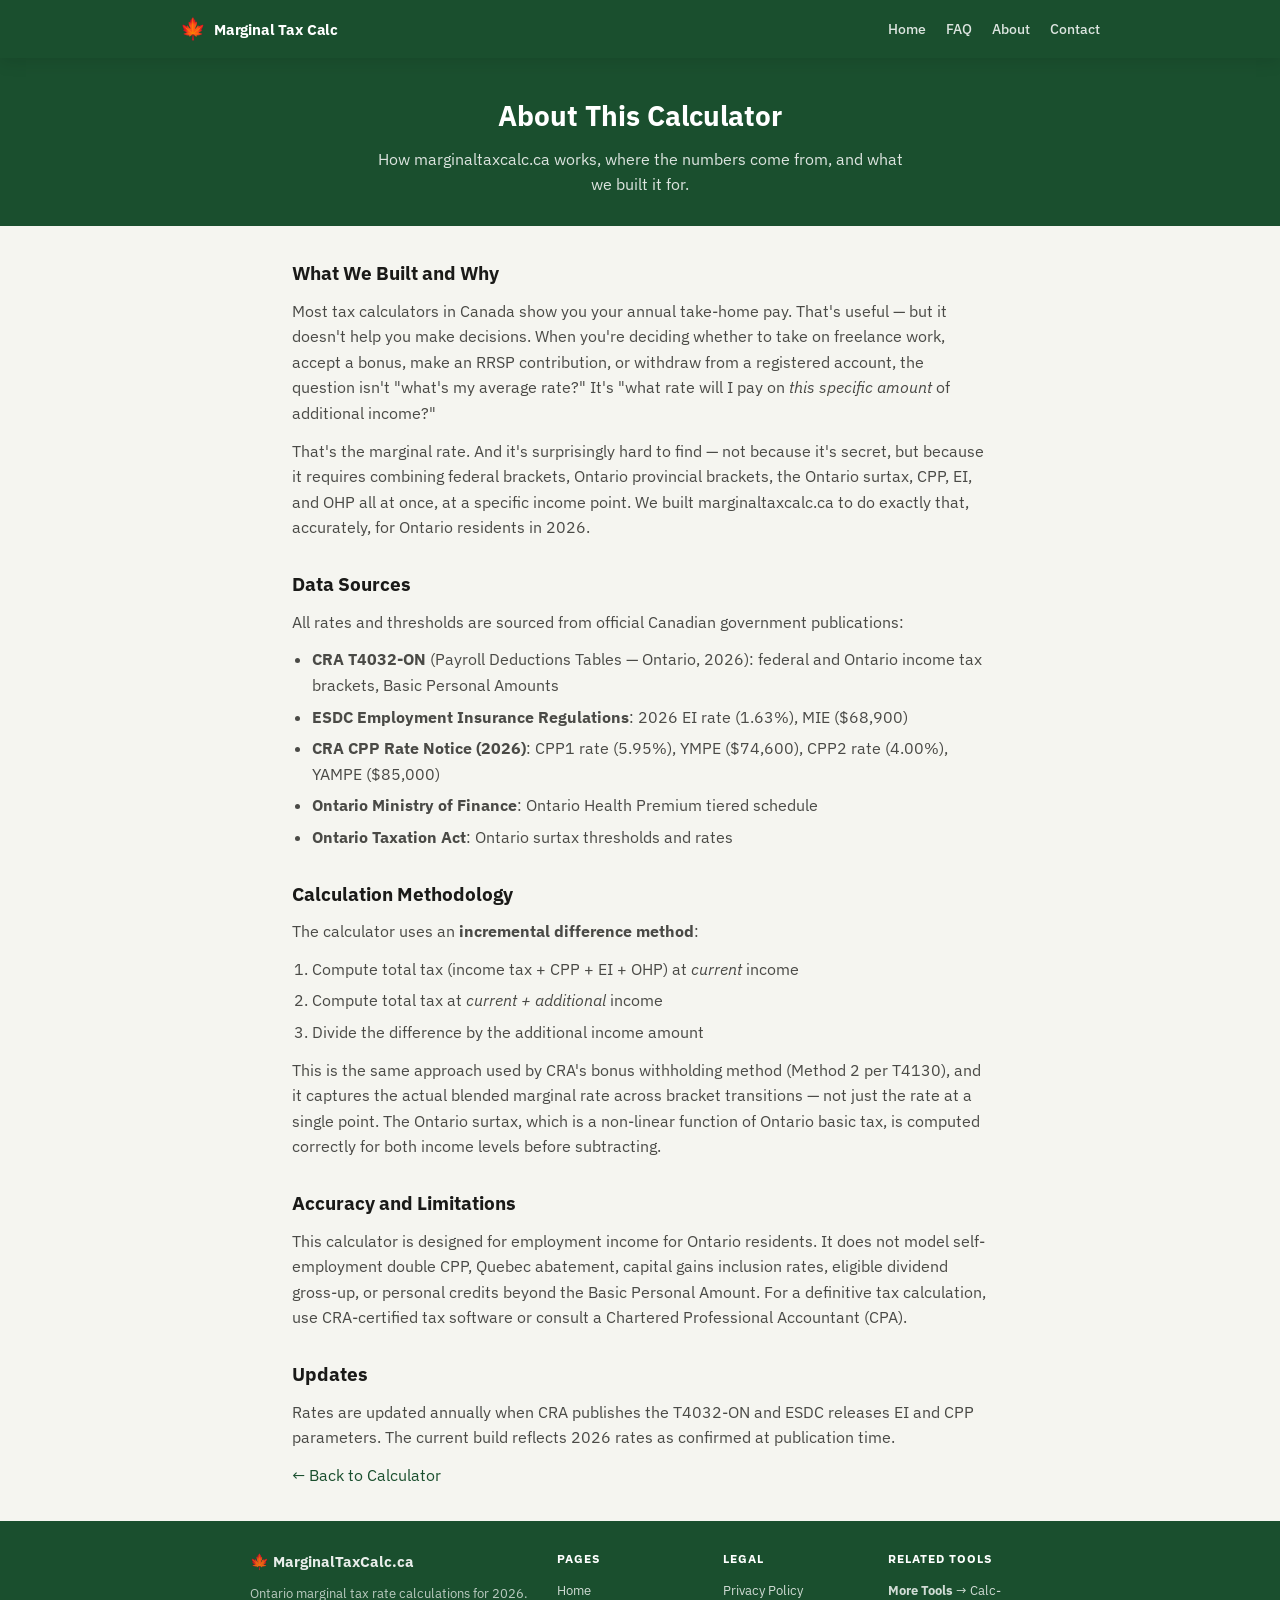
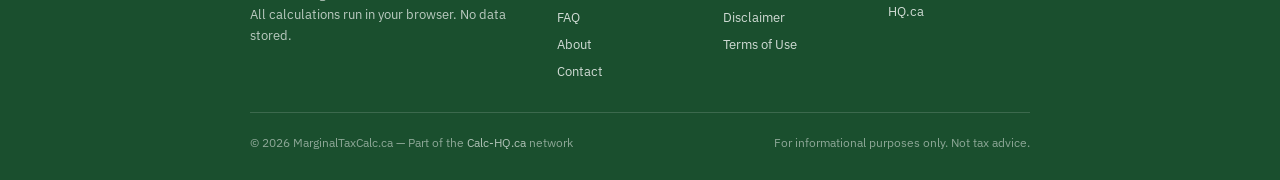
==== commit b4bfcc23: "cleanup: align header/footer/responsive to gold standard, remove homepage FAQ/methodology duplicatio" ====
--- a/about.html
+++ b/about.html
@@ -7,7 +7,7 @@
   <meta name="description" content="About marginaltaxcalc.ca — how our Ontario marginal tax calculator works, data sources, and methodology for 2026." />
   <link rel="canonical" href="https://marginaltaxcalc.ca/about.html" />
   <script async src="https://pagead2.googlesyndication.com/pagead/js/adsbygoogle.js?client=ca-pub-7744853829365165" crossorigin="anonymous"></script>
-  <link rel="stylesheet" href="css/style.css" />
+  <link rel="stylesheet" href="css/style.css?v=marginal-v2" />
 </head>
 <body>
 
@@ -18,14 +18,26 @@
       <span class="logo-maple">🍁</span>
       <span class="logo-text">Marginal Tax Calc</span>
     </a>
-    <nav class="site-nav">
+    <nav class="site-nav" aria-label="Main navigation">
       <a href="index.html">Home</a>
       <a href="faq.html">FAQ</a>
-      <a href="about.html">About</a>
+      <a href="about.html" class="active">About</a>
       <a href="contact.html">Contact</a>
     </nav>
+    <button class="hamburger" aria-label="Menu" aria-expanded="false">
+      <span></span><span></span><span></span>
+    </button>
   </div>
 </header>
+
+<!-- Mobile nav overlay -->
+<div class="mobile-nav-overlay" id="mobile-overlay"></div>
+<nav class="mobile-nav" id="mobile-nav">
+  <a href="index.html">Home</a>
+  <a href="faq.html">FAQ</a>
+  <a href="about.html">About</a>
+  <a href="contact.html">Contact</a>
+</nav>
 
 <section class="page-hero">
   <div class="container">
@@ -59,14 +71,6 @@
   </ol>
   <p>This is the same approach used by CRA's bonus withholding method (Method 2 per T4130), and it captures the actual blended marginal rate across bracket transitions — not just the rate at a single point. The Ontario surtax, which is a non-linear function of Ontario basic tax, is computed correctly for both income levels before subtracting.</p>
 
-  <h2>Part of the Ontario Payroll Network</h2>
-  <p>marginaltaxcalc.ca is part of a cluster of free Ontario payroll and tax calculators. Related tools include:</p>
-  <ul>
-    <li><a href="https://ontariotakehomecalc.ca">Ontario Take Home Calculator</a></li>
-    <li><a href="https://ontarioincometaxcalc.ca">Ontario Income Tax Calculator</a></li>
-    <li><a href="https://ontarioraisecalc.ca">Ontario Raise Calculator</a></li>
-  </ul>
-
   <h2>Accuracy and Limitations</h2>
   <p>This calculator is designed for employment income for Ontario residents. It does not model self-employment double CPP, Quebec abatement, capital gains inclusion rates, eligible dividend gross-up, or personal credits beyond the Basic Personal Amount. For a definitive tax calculation, use CRA-certified tax software or consult a Chartered Professional Accountant (CPA).</p>
 
@@ -79,9 +83,9 @@
 <footer class="site-footer">
   <div class="container">
     <div class="footer-grid">
-      <div class="footer-col footer-brand">
-        <div class="footer-brand-name">Marginal Tax Calc</div>
-        <p>Free Ontario marginal tax rate calculator for 2026. Combines federal and provincial brackets, CPP, EI, and surtax.</p>
+      <div class="footer-brand">
+        <div class="logo">🍁 MarginalTaxCalc.ca</div>
+        <p>Ontario marginal tax rate calculations for 2026. All calculations run in your browser. No data stored.</p>
       </div>
       <div class="footer-col">
         <h4>PAGES</h4>
@@ -98,26 +102,40 @@
       </div>
       <div class="footer-col">
         <h4>RELATED TOOLS</h4>
-        <a href="https://ontariotakehomecalc.ca" rel="noopener">OntarioTakeHomeCalc.ca &#x2014; Estimate your Ontario net pay after all deductions</a>
-        <a href="https://ontarioincometaxcalc.ca" rel="noopener">OntarioIncomeTaxCalc.ca &#x2014; Calculate your combined federal and Ontario income tax</a>
-        <a href="https://ontarioraisecalc.ca" rel="noopener">OntarioRaiseCalc.ca &#x2014; Calculate the impact of a raise on your take-home pay</a>
-      </div>
-      <div class="footer-col">
-        <h4>MORE TOOLS</h4>
-        <a href="https://calc-hq.ca" class="more-tools-link" target="_blank" rel="noopener noreferrer">
-          <span class="more-tools-title">Calc-HQ.ca</span>
-          <span class="subtext">Canadian payroll, tax, and contribution calculators</span>
-        </a>
+        <div id="related-tools"></div>
+        <a href="https://calc-hq.ca/" class="more-tools-link" rel="noopener"><strong>More Tools</strong> → Calc-HQ.ca</a>
       </div>
     </div>
     <div class="footer-bottom">
-      <span>© 2026 marginaltaxcalc.ca — For general information only. Not tax advice.</span>
-      <span>Ontario, Canada</span>
+      <span>© 2026 MarginalTaxCalc.ca — Part of the <a href="https://calc-hq.ca/" rel="noopener">Calc-HQ.ca</a> network</span>
+      <span>For informational purposes only. Not tax advice.</span>
     </div>
   </div>
 </footer>
 
 <script src="js/config.js"></script>
 <script src="js/network.js"></script>
+<script>
+  var hamburger = document.querySelector('.hamburger');
+  var mobileNav = document.getElementById('mobile-nav');
+  var overlay = document.getElementById('mobile-overlay');
+  function toggleMenu() {
+    var isOpen = hamburger.classList.toggle('active');
+    mobileNav.classList.toggle('active', isOpen);
+    overlay.classList.toggle('active', isOpen);
+    hamburger.setAttribute('aria-expanded', String(isOpen));
+  }
+  function closeMenu() {
+    hamburger.classList.remove('active');
+    mobileNav.classList.remove('active');
+    overlay.classList.remove('active');
+    hamburger.setAttribute('aria-expanded', 'false');
+  }
+  if (hamburger) {
+    hamburger.addEventListener('click', toggleMenu);
+    overlay.addEventListener('click', closeMenu);
+    mobileNav.querySelectorAll('a').forEach(function(a) { a.addEventListener('click', closeMenu); });
+  }
+</script>
 </body>
 </html>
--- a/css/style.css
+++ b/css/style.css
@@ -529,6 +529,78 @@
   font-size: 0.9rem;
 }
 
+/* ── Hamburger ── */
+.hamburger {
+  display: none;
+  background: none;
+  border: none;
+  cursor: pointer;
+  padding: 8px;
+  z-index: 110;
+}
+.hamburger span {
+  display: block;
+  width: 24px;
+  height: 2px;
+  background: #fff;
+  border-radius: 2px;
+  transition: transform 0.3s, opacity 0.3s;
+}
+.hamburger span + span { margin-top: 6px; }
+.hamburger.active span:nth-child(1) { transform: translateY(8px) rotate(45deg); }
+.hamburger.active span:nth-child(2) { opacity: 0; }
+.hamburger.active span:nth-child(3) { transform: translateY(-8px) rotate(-45deg); }
+
+/* ── Mobile nav overlay ── */
+.mobile-nav-overlay {
+  display: none;
+  position: fixed;
+  top: 58px;
+  left: 0;
+  right: 0;
+  bottom: 0;
+  background: rgba(0,0,0,0.5);
+  z-index: 99;
+  opacity: 0;
+  transition: opacity 0.3s;
+}
+.mobile-nav-overlay.active {
+  display: block;
+  opacity: 1;
+}
+
+/* ── Mobile nav panel ── */
+.mobile-nav {
+  display: none;
+  position: fixed;
+  top: 58px;
+  right: 0;
+  width: 260px;
+  max-width: 80vw;
+  height: calc(100vh - 58px);
+  background: var(--accent);
+  z-index: 105;
+  padding: 20px;
+  transform: translateX(100%);
+  transition: transform 0.3s ease;
+  overflow-y: auto;
+}
+.mobile-nav.active {
+  display: block;
+  transform: translateX(0);
+}
+.mobile-nav a {
+  display: block;
+  color: rgba(255,255,255,0.85);
+  font-size: 1rem;
+  font-weight: 500;
+  padding: 12px 0;
+  border-bottom: 1px solid rgba(255,255,255,0.15);
+  text-decoration: none;
+  transition: color 0.15s;
+}
+.mobile-nav a:hover { color: #fff; }
+
 /* ── Related section ── */
 .related-section {
   margin-bottom: 28px;
@@ -622,11 +694,14 @@
 
 .footer-grid {
   display: grid;
-  grid-template-columns: 2fr 1fr 1fr;
+  grid-template-columns: 2fr 1fr 1fr 1fr;
   gap: 32px;
   padding-bottom: 24px;
   margin-bottom: 20px;
   border-bottom: 1px solid rgba(255,255,255,0.15);
+  max-width: var(--max-width);
+  margin-left: auto;
+  margin-right: auto;
 }
 
 .footer-col h4 {
@@ -661,7 +736,7 @@
 .footer-col ul { list-style: none; }
 .footer-col ul li { margin-bottom: 2px; }
 
-.footer-brand-name {
+.footer-brand .logo {
   font-size: 0.95rem;
   font-weight: 700;
   color: rgba(255,255,255,0.9);
@@ -690,6 +765,8 @@
   color: rgba(255,255,255,0.5);
   flex-wrap: wrap;
 }
+.footer-bottom a { color: rgba(255,255,255,0.65); }
+.footer-bottom a:hover { color: #fff; }
 
 /* ── Utility ── */
 .sr-only {
@@ -711,6 +788,12 @@
 }
 
 /* ── Inner pages ── */
+.page-body {
+  max-width: var(--content-width);
+  margin: 32px auto;
+  padding: 0 24px;
+}
+
 .page-hero {
   background: var(--accent);
   color: #fff;
@@ -758,39 +841,179 @@
 .page-content a { color: var(--accent); }
 .page-content a:hover { color: var(--accent-hover); }
 
-/* ─── RESPONSIVE — footer & related (benchmark-aligned) ─────────────────────── */
+/* ─── INFO-BOX ───────────────────────────────────────────────────────────────── */
+.info-box {
+  background: var(--accent-light);
+  border: 1px solid #b8d8c4;
+  border-left: 4px solid var(--accent-mid);
+  border-radius: var(--radius);
+  padding: 14px 16px;
+  font-size: 0.875rem;
+  color: var(--text-secondary);
+}
+.info-box a { font-size: 0.875rem; }
+
+/* ─── CONTACT FORM ───────────────────────────────────────────────────────────── */
+.contact-form {
+  background: var(--surface);
+  border: 1px solid var(--border);
+  border-radius: var(--radius-lg);
+  padding: 24px;
+  margin: 20px 0 28px;
+  display: flex;
+  flex-direction: column;
+  gap: 16px;
+}
+.contact-form > div {
+  display: flex;
+  flex-direction: column;
+  gap: 5px;
+}
+.contact-form label {
+  font-size: 0.85rem;
+  font-weight: 600;
+  color: var(--text-primary);
+}
+.contact-form input[type="text"],
+.contact-form input[type="email"],
+.contact-form textarea {
+  width: 100%;
+  padding: 10px 12px;
+  border: 2px solid var(--border);
+  border-radius: var(--radius);
+  font-size: 0.92rem;
+  font-family: 'IBM Plex Sans', sans-serif;
+  color: var(--text-primary);
+  background: var(--surface);
+  transition: border-color 0.15s, box-shadow 0.15s;
+  -webkit-appearance: none;
+  appearance: none;
+  box-sizing: border-box;
+}
+.contact-form input:focus,
+.contact-form textarea:focus {
+  outline: none;
+  border-color: var(--accent-mid);
+  box-shadow: 0 0 0 3px rgba(45,122,71,0.12);
+}
+.contact-form textarea {
+  min-height: 110px;
+  resize: vertical;
+  line-height: 1.55;
+}
+
+/* ─── SUBMIT BUTTON ──────────────────────────────────────────────────────────── */
+.calc-btn {
+  display: inline-block;
+  width: 100%;
+  padding: 13px 28px;
+  background: var(--accent);
+  color: #fff;
+  border: none;
+  border-radius: var(--radius);
+  font-size: 1rem;
+  font-weight: 700;
+  cursor: pointer;
+  font-family: 'IBM Plex Sans', sans-serif;
+  transition: background 0.15s, box-shadow 0.15s;
+  box-shadow: var(--shadow-sm);
+  text-decoration: none;
+  text-align: center;
+}
+.calc-btn:hover {
+  background: var(--accent-hover);
+}
+
+/* ─── RESPONSIVE — gold-standard-aligned breakpoints ─────────────────── */
+
+/* 1280px */
+@media (max-width: 1280px) {
+  .footer-grid { gap: 24px; }
+}
+
+/* 1100px */
+@media (max-width: 1100px) {
+  .footer-grid { grid-template-columns: 1.5fr 1fr 1fr 1fr; gap: 20px; }
+}
+
+/* 1024px — hamburger breakpoint */
+@media (max-width: 1024px) {
+  .hamburger { display: flex; flex-direction: column; justify-content: center; gap: 0; }
+  .site-nav { display: none; }
+  .footer-grid { grid-template-columns: 1fr 1fr; gap: 24px; }
+  .footer-brand { grid-column: 1 / -1; }
+}
+
+/* 834px */
+@media (max-width: 834px) {
+  .hero h1 { font-size: clamp(1.2rem, 3.5vw, 1.8rem); }
+  .hero p { font-size: 0.9rem; }
+}
+
+/* 820px */
+@media (max-width: 820px) {
+  .form-grid { gap: 12px 16px; }
+}
+
+/* 768px */
+@media (max-width: 768px) {
+  .hero { padding: 24px 16px 20px; }
+  .page-content { padding: 24px 16px 48px; }
+  .page-hero { padding: 22px 0 18px; }
+  .page-hero h1 { font-size: 1.2rem; }
+  .content-section { padding: 20px 16px; }
+  .trust-strip { font-size: 0.75rem; }
+  .ts-sep { display: none; }
+}
+
+/* 640px */
 @media (max-width: 640px) {
   .main-content { padding: 16px 14px 40px; }
-  .hero { padding: 22px 16px 20px; }
-  .hero h1 { font-size: 1.25rem; }
-  .hero p { font-size: 0.875rem; }
+  .ad-slot { min-height: 0; margin: 8px 0; }
+  .ad-slot ins.adsbygoogle { height: 0 !important; max-height: 0 !important; overflow: hidden !important; }
+}
+
+/* 480px */
+@media (max-width: 480px) {
+  .form-grid { grid-template-columns: 1fr; }
+  .footer-grid { grid-template-columns: 1fr; gap: 20px; }
+  .footer-brand { grid-column: unset; }
   .header-inner { padding: 0 14px; }
-  .site-nav { gap: 14px; }
-  .site-nav a { font-size: 0.8rem; }
-  .related-grid, .related-manual, .tools-grid { grid-template-columns: 1fr 1fr; gap: 8px; }
-}
-
-@media (max-width: 760px) {
-  .footer-grid {
-    grid-template-columns: 1fr 1fr;
-    gap: 24px;
-  }
-  .footer-brand-name { grid-column: 1 / -1; }
+  .site-logo .logo-text { font-size: 0.85rem; }
+}
+
+/* 430px */
+@media (max-width: 430px) {
+  .form-grid { grid-template-columns: 1fr; }
+  .related-grid, .related-manual, .tools-grid { grid-template-columns: 1fr; }
+}
+
+/* 390px */
+@media (max-width: 390px) {
+  .hero h1 { font-size: 1.15rem; }
+}
+
+/* 375px */
+@media (max-width: 375px) {
+  .site-logo .logo-text { font-size: 0.8rem; }
   .footer-bottom { flex-direction: column; align-items: flex-start; gap: 6px; }
 }
 
-@media (max-width: 480px) {
-  .footer-grid { grid-template-columns: 1fr; gap: 20px; }
-  .footer-brand-name { grid-column: unset; }
-  .related-grid, .related-manual, .tools-grid { grid-template-columns: 1fr; }
-}
-
-@media (max-width: 380px) {
-  .related-grid, .related-manual, .tools-grid { grid-template-columns: 1fr; }
+/* 360px */
+@media (max-width: 360px) {
+  .header-inner { padding: 0 10px; }
+  .hero { padding: 18px 12px 16px; }
+}
+
+/* 320px */
+@media (max-width: 320px) {
+  html { font-size: 14px; }
+  .site-logo .logo-text { font-size: 0.75rem; }
+  .mobile-nav { width: 100%; max-width: 100vw; }
 }
 
 /* ─── OVERFLOW CONTAINMENT ───────────────────────────────────────────────────── */
-html, body { overflow-x: hidden; max-width: 100%; }
-* { max-width: 100%; }
-img, table, pre, code, textarea, input { max-width: 100%; }
+html, body { overflow-x: hidden; max-width: 100vw; }
+img, video, iframe, embed, object { max-width: 100%; }
 table { table-layout: auto; }
+pre, code, textarea, input { max-width: 100%; box-sizing: border-box; }
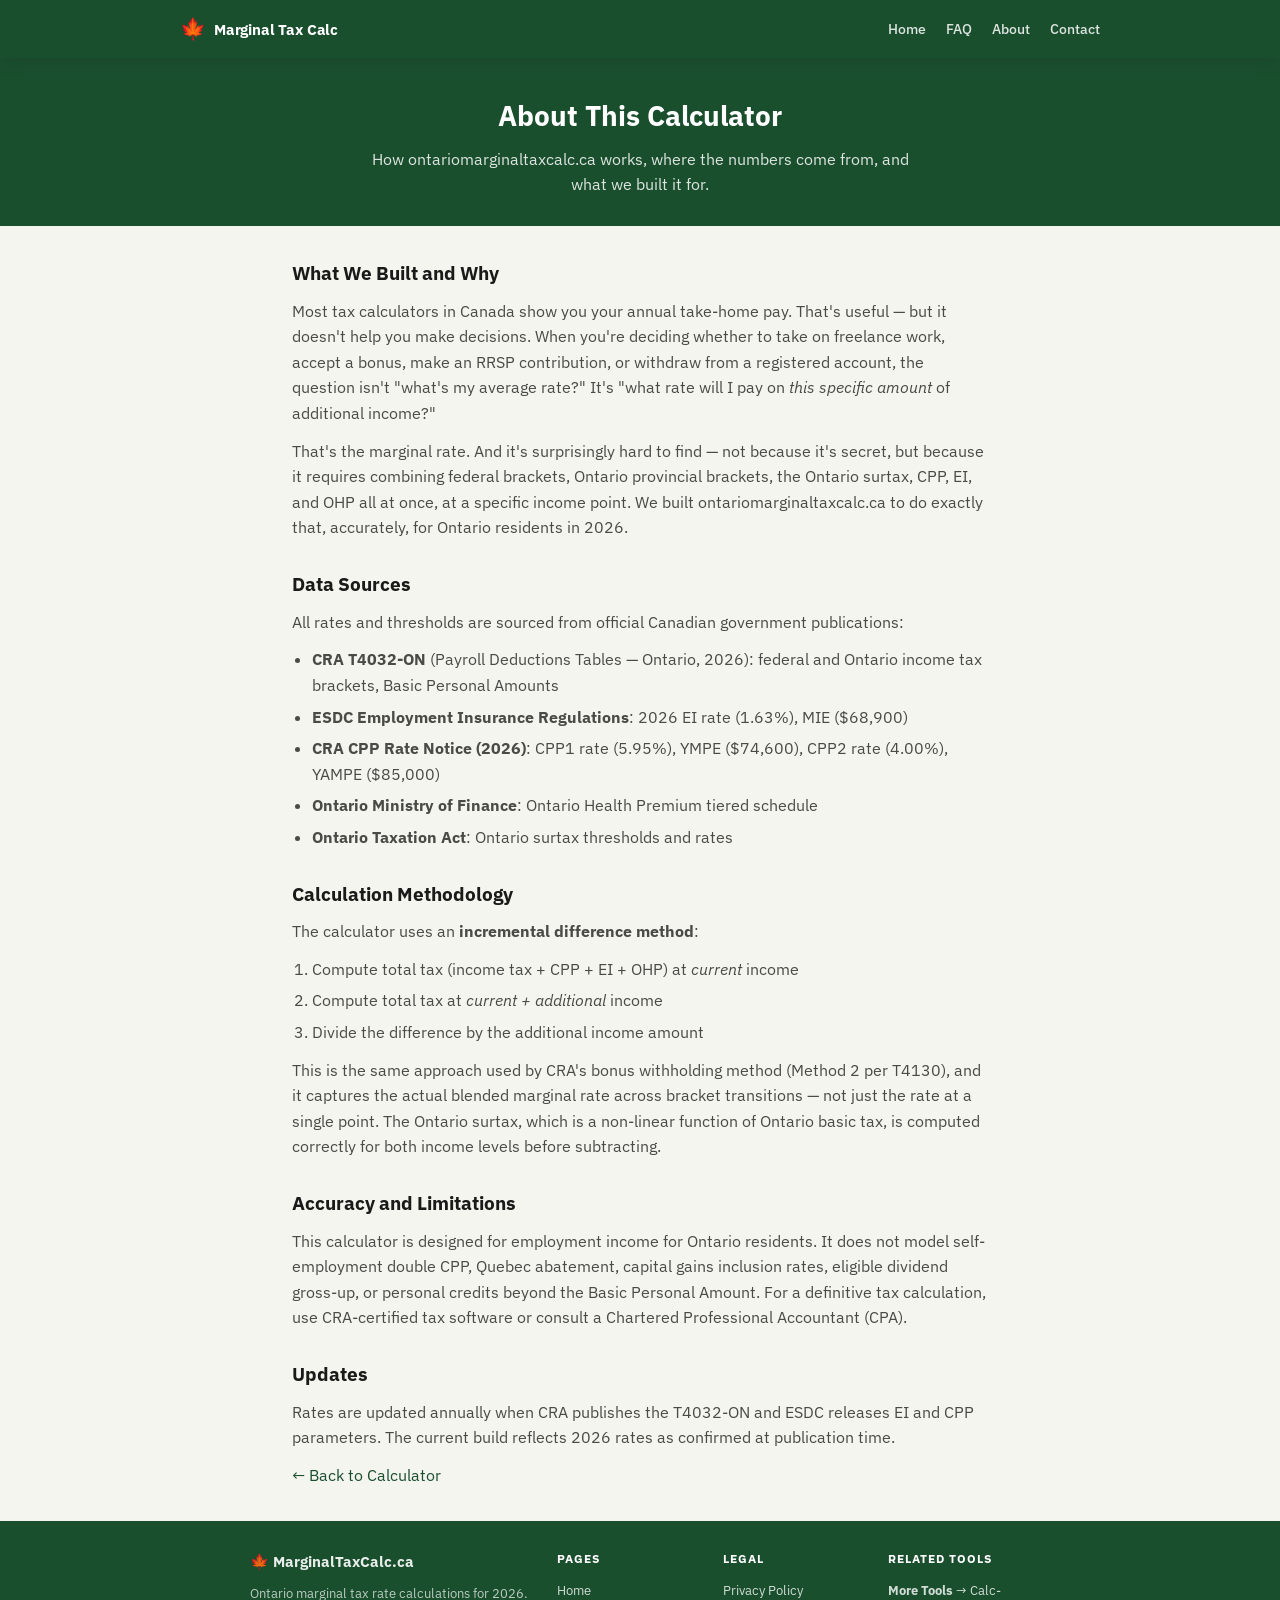
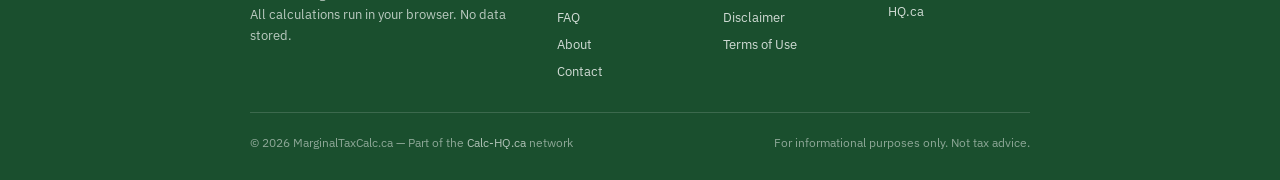
==== commit ffb2d535: "domain migration: marginaltaxcalc.ca → ontariomarginaltaxcalc.ca" ====
--- a/about.html
+++ b/about.html
@@ -3,9 +3,9 @@
 <head>
   <meta charset="UTF-8" />
   <meta name="viewport" content="width=device-width, initial-scale=1.0" />
-  <title>About — Ontario Marginal Tax Calculator | marginaltaxcalc.ca</title>
-  <meta name="description" content="About marginaltaxcalc.ca — how our Ontario marginal tax calculator works, data sources, and methodology for 2026." />
-  <link rel="canonical" href="https://marginaltaxcalc.ca/about.html" />
+  <title>About — Ontario Marginal Tax Calculator | ontariomarginaltaxcalc.ca</title>
+  <meta name="description" content="About ontariomarginaltaxcalc.ca — how our Ontario marginal tax calculator works, data sources, and methodology for 2026." />
+  <link rel="canonical" href="https://ontariomarginaltaxcalc.ca/about.html" />
   <script async src="https://pagead2.googlesyndication.com/pagead/js/adsbygoogle.js?client=ca-pub-7744853829365165" crossorigin="anonymous"></script>
   <link rel="stylesheet" href="css/style.css?v=marginal-v2" />
 </head>
@@ -42,7 +42,7 @@
 <section class="page-hero">
   <div class="container">
     <h1>About This Calculator</h1>
-    <p>How marginaltaxcalc.ca works, where the numbers come from, and what we built it for.</p>
+    <p>How ontariomarginaltaxcalc.ca works, where the numbers come from, and what we built it for.</p>
   </div>
 </section>
 
@@ -50,7 +50,7 @@
 
   <h2>What We Built and Why</h2>
   <p>Most tax calculators in Canada show you your annual take-home pay. That's useful — but it doesn't help you make decisions. When you're deciding whether to take on freelance work, accept a bonus, make an RRSP contribution, or withdraw from a registered account, the question isn't "what's my average rate?" It's "what rate will I pay on <em>this specific amount</em> of additional income?"</p>
-  <p>That's the marginal rate. And it's surprisingly hard to find — not because it's secret, but because it requires combining federal brackets, Ontario provincial brackets, the Ontario surtax, CPP, EI, and OHP all at once, at a specific income point. We built marginaltaxcalc.ca to do exactly that, accurately, for Ontario residents in 2026.</p>
+  <p>That's the marginal rate. And it's surprisingly hard to find — not because it's secret, but because it requires combining federal brackets, Ontario provincial brackets, the Ontario surtax, CPP, EI, and OHP all at once, at a specific income point. We built ontariomarginaltaxcalc.ca to do exactly that, accurately, for Ontario residents in 2026.</p>
 
   <h2>Data Sources</h2>
   <p>All rates and thresholds are sourced from official Canadian government publications:</p>
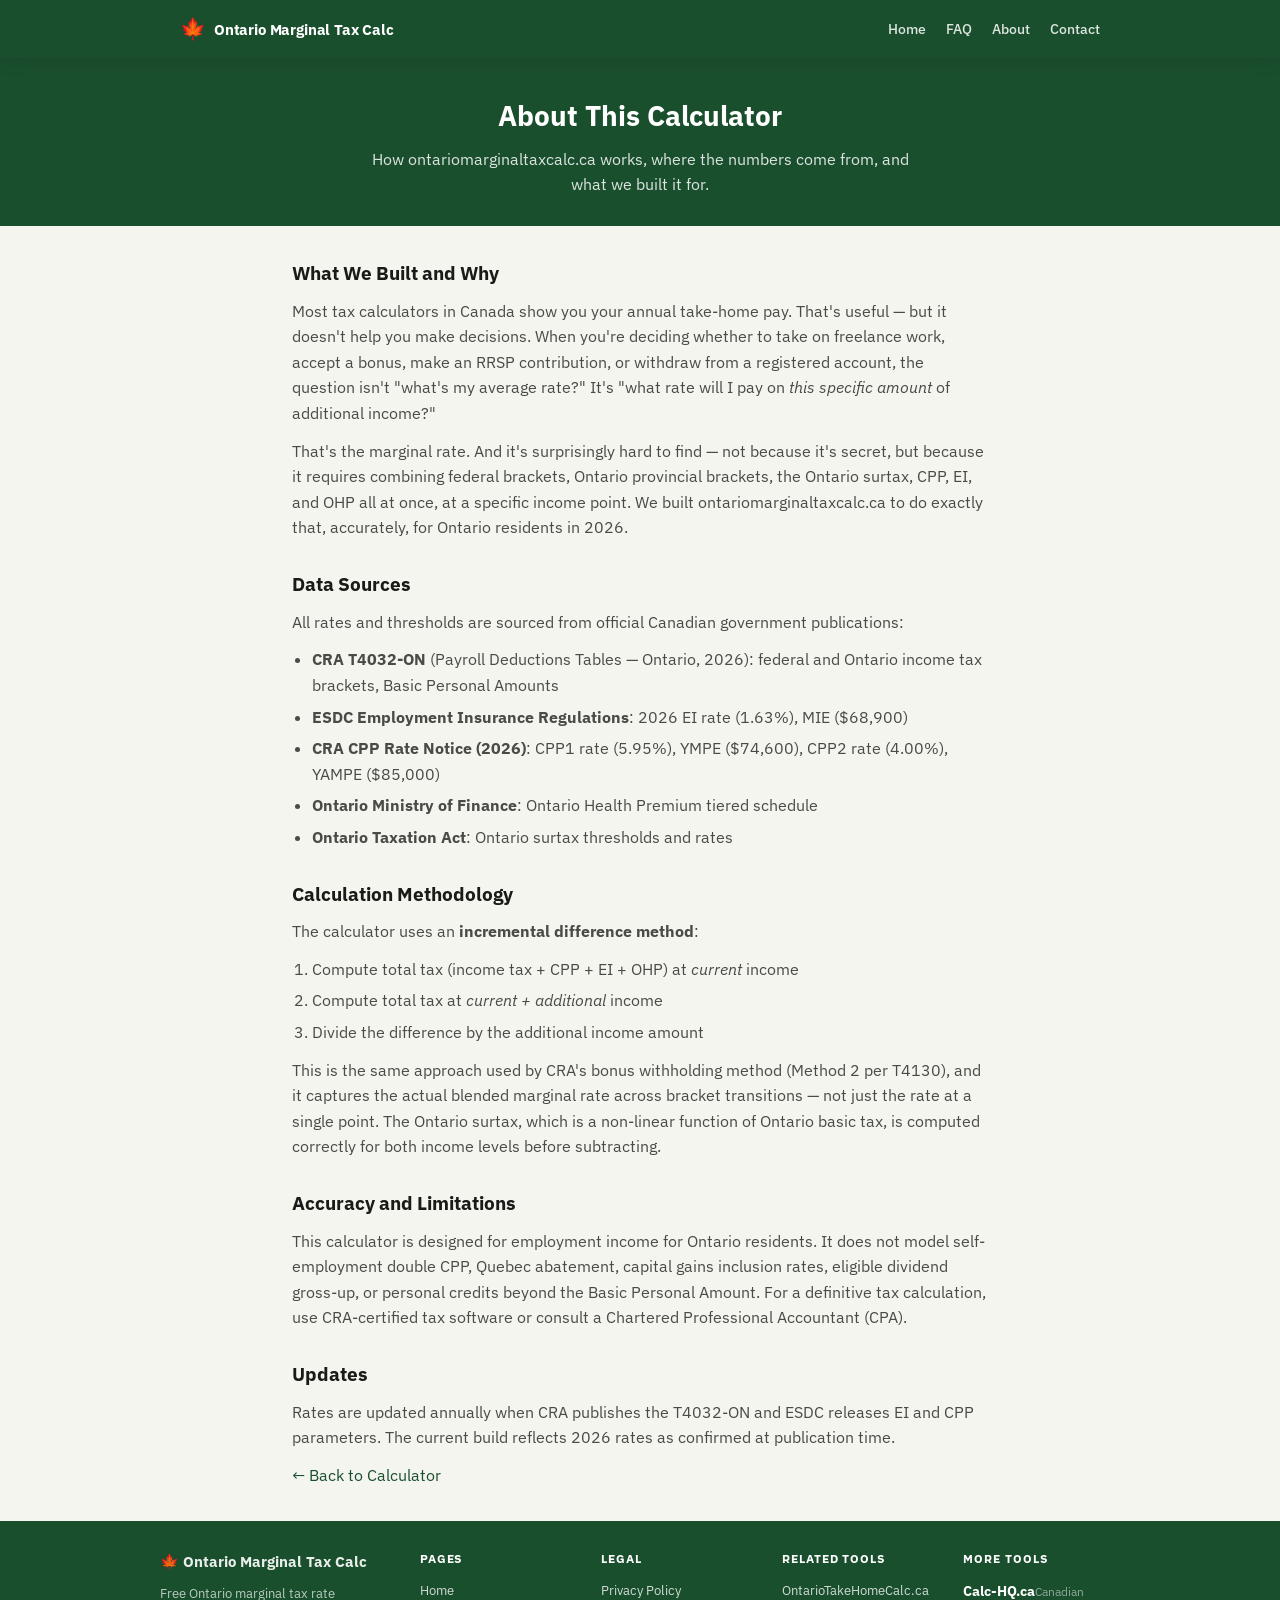
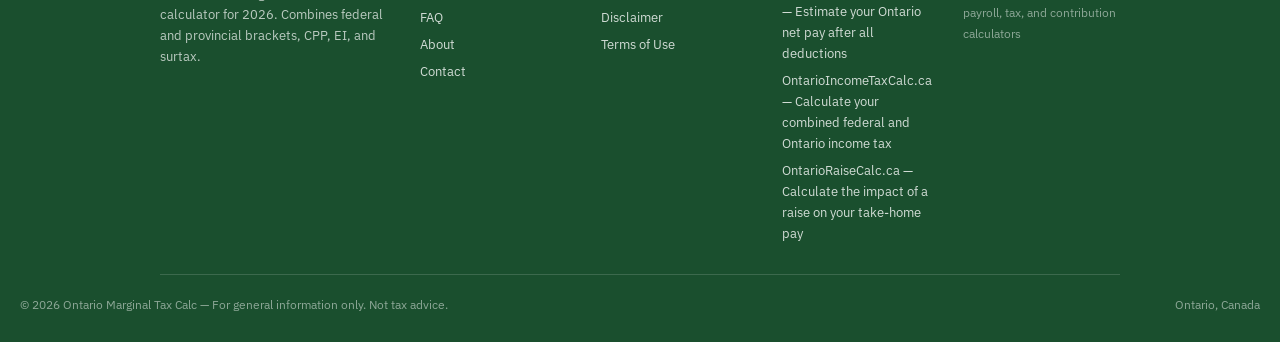
==== commit ca410b08: "Phase 1 normalization — restore Ontario cluster gold standard" ====
--- a/about.html
+++ b/about.html
@@ -16,7 +16,7 @@
   <div class="header-inner">
     <a href="index.html" class="site-logo">
       <span class="logo-maple">🍁</span>
-      <span class="logo-text">Marginal Tax Calc</span>
+      <span class="logo-text">Ontario Marginal Tax Calc</span>
     </a>
     <nav class="site-nav" aria-label="Main navigation">
       <a href="index.html">Home</a>
@@ -81,36 +81,7 @@
 </main>
 
 <footer class="site-footer">
-  <div class="container">
-    <div class="footer-grid">
-      <div class="footer-brand">
-        <div class="logo">🍁 MarginalTaxCalc.ca</div>
-        <p>Ontario marginal tax rate calculations for 2026. All calculations run in your browser. No data stored.</p>
-      </div>
-      <div class="footer-col">
-        <h4>PAGES</h4>
-        <a href="index.html">Home</a>
-        <a href="faq.html">FAQ</a>
-        <a href="about.html">About</a>
-        <a href="contact.html">Contact</a>
-      </div>
-      <div class="footer-col">
-        <h4>LEGAL</h4>
-        <a href="privacy-policy.html">Privacy Policy</a>
-        <a href="disclaimer.html">Disclaimer</a>
-        <a href="terms.html">Terms of Use</a>
-      </div>
-      <div class="footer-col">
-        <h4>RELATED TOOLS</h4>
-        <div id="related-tools"></div>
-        <a href="https://calc-hq.ca/" class="more-tools-link" rel="noopener"><strong>More Tools</strong> → Calc-HQ.ca</a>
-      </div>
-    </div>
-    <div class="footer-bottom">
-      <span>© 2026 MarginalTaxCalc.ca — Part of the <a href="https://calc-hq.ca/" rel="noopener">Calc-HQ.ca</a> network</span>
-      <span>For informational purposes only. Not tax advice.</span>
-    </div>
-  </div>
+  <div id="network-footer"></div>
 </footer>
 
 <script src="js/config.js"></script>
--- a/css/style.css
+++ b/css/style.css
@@ -694,7 +694,7 @@
 
 .footer-grid {
   display: grid;
-  grid-template-columns: 2fr 1fr 1fr 1fr;
+  grid-template-columns: 1.5fr 1fr 1fr 1fr 1fr;
   gap: 32px;
   padding-bottom: 24px;
   margin-bottom: 20px;
@@ -933,7 +933,7 @@
 
 /* 1100px */
 @media (max-width: 1100px) {
-  .footer-grid { grid-template-columns: 1.5fr 1fr 1fr 1fr; gap: 20px; }
+  .footer-grid { grid-template-columns: 1.2fr 1fr 1fr 1fr 1fr; gap: 20px; }
 }
 
 /* 1024px — hamburger breakpoint */
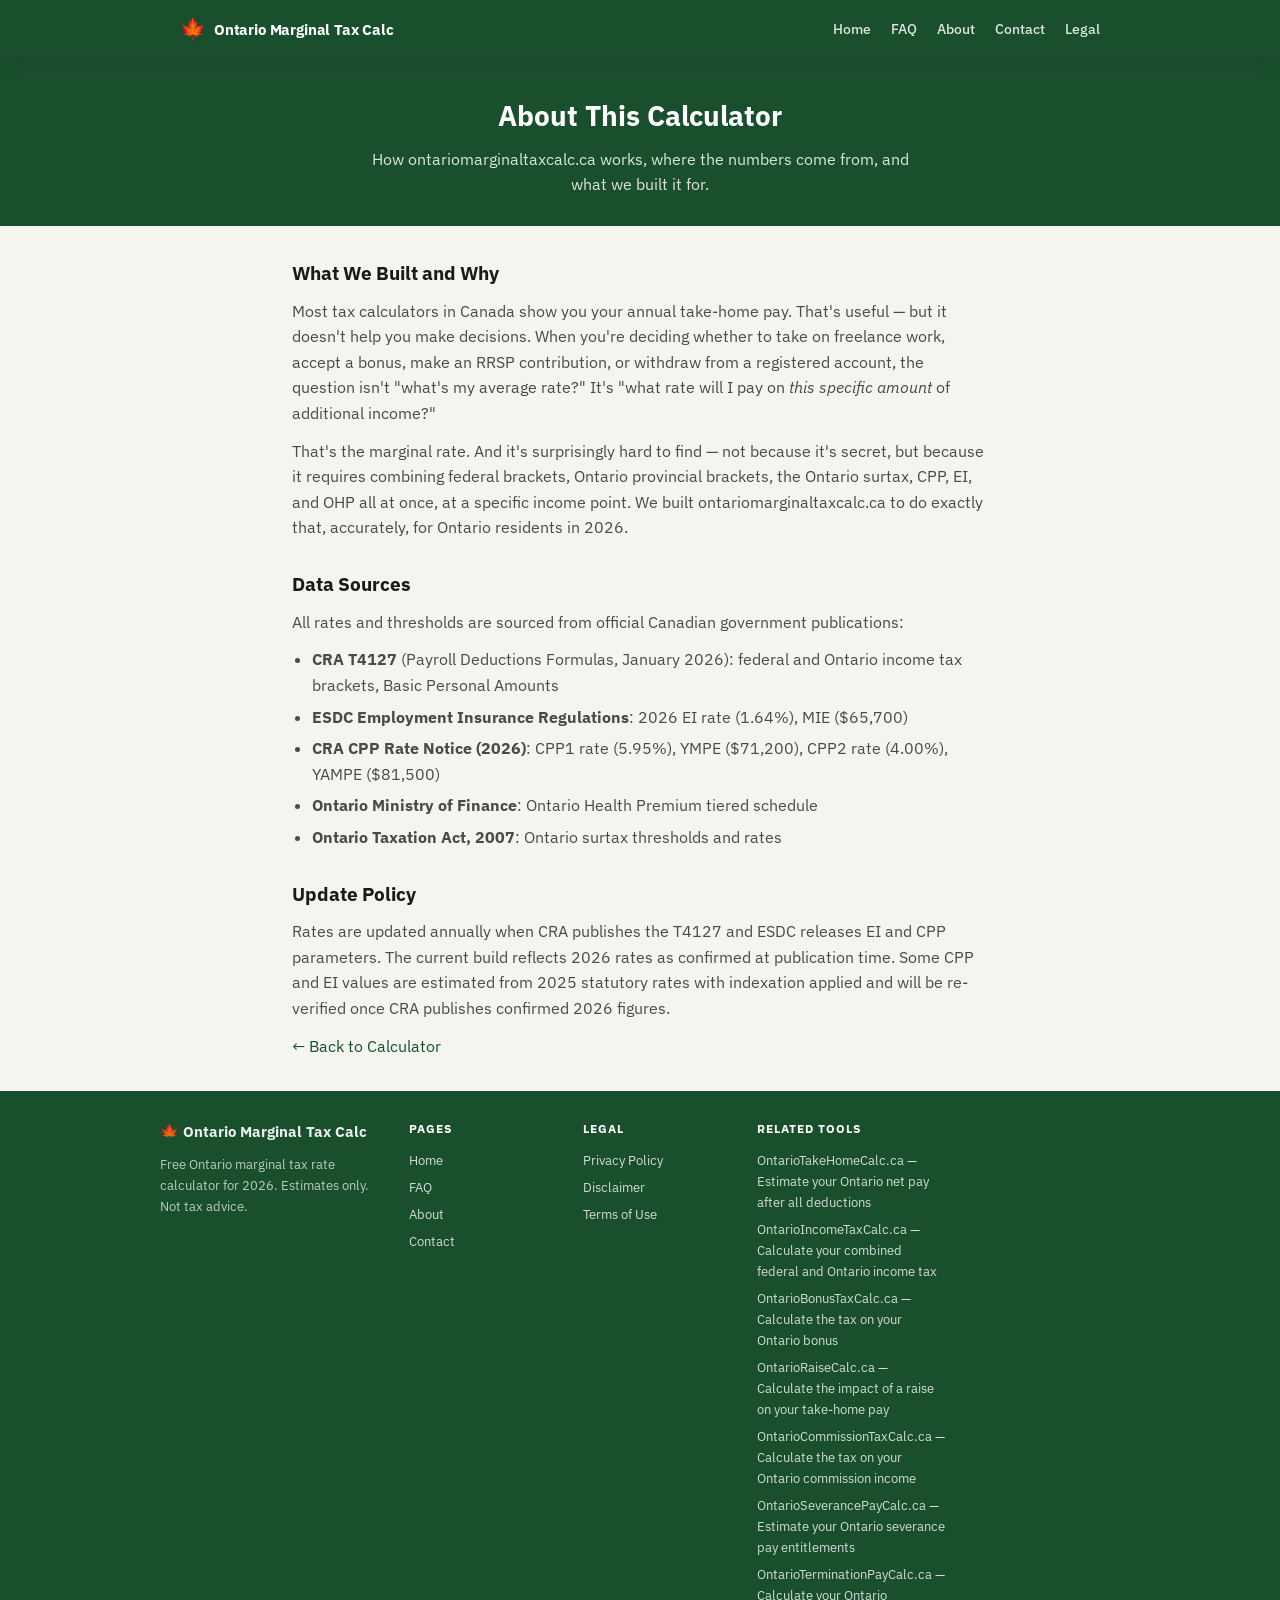
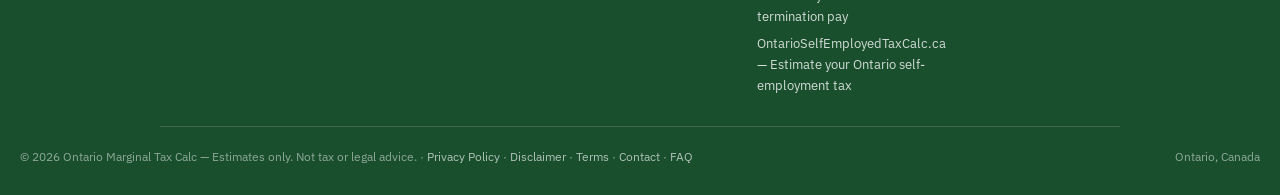
==== commit b7c7a011: "fix: align calculator with authority-pack.json — 2026 rates, BPA phase-down, OHP, governance - confi" ====
--- a/about.html
+++ b/about.html
@@ -7,7 +7,7 @@
   <meta name="description" content="About ontariomarginaltaxcalc.ca — how our Ontario marginal tax calculator works, data sources, and methodology for 2026." />
   <link rel="canonical" href="https://ontariomarginaltaxcalc.ca/about.html" />
   <script async src="https://pagead2.googlesyndication.com/pagead/js/adsbygoogle.js?client=ca-pub-7744853829365165" crossorigin="anonymous"></script>
-  <link rel="stylesheet" href="css/style.css?v=marginal-v2" />
+  <link rel="stylesheet" href="css/style.css?v=marginal-v3" />
 </head>
 <body>
 
@@ -23,6 +23,7 @@
       <a href="faq.html">FAQ</a>
       <a href="about.html" class="active">About</a>
       <a href="contact.html">Contact</a>
+      <a href="disclaimer.html">Legal</a>
     </nav>
     <button class="hamburger" aria-label="Menu" aria-expanded="false">
       <span></span><span></span><span></span>
@@ -37,6 +38,7 @@
   <a href="faq.html">FAQ</a>
   <a href="about.html">About</a>
   <a href="contact.html">Contact</a>
+  <a href="disclaimer.html">Legal</a>
 </nav>
 
 <section class="page-hero">
@@ -55,27 +57,15 @@
   <h2>Data Sources</h2>
   <p>All rates and thresholds are sourced from official Canadian government publications:</p>
   <ul>
-    <li><strong>CRA T4032-ON</strong> (Payroll Deductions Tables — Ontario, 2026): federal and Ontario income tax brackets, Basic Personal Amounts</li>
-    <li><strong>ESDC Employment Insurance Regulations</strong>: 2026 EI rate (1.63%), MIE ($68,900)</li>
-    <li><strong>CRA CPP Rate Notice (2026)</strong>: CPP1 rate (5.95%), YMPE ($74,600), CPP2 rate (4.00%), YAMPE ($85,000)</li>
+    <li><strong>CRA T4127</strong> (Payroll Deductions Formulas, January 2026): federal and Ontario income tax brackets, Basic Personal Amounts</li>
+    <li><strong>ESDC Employment Insurance Regulations</strong>: 2026 EI rate (1.64%), MIE ($65,700)</li>
+    <li><strong>CRA CPP Rate Notice (2026)</strong>: CPP1 rate (5.95%), YMPE ($71,200), CPP2 rate (4.00%), YAMPE ($81,500)</li>
     <li><strong>Ontario Ministry of Finance</strong>: Ontario Health Premium tiered schedule</li>
-    <li><strong>Ontario Taxation Act</strong>: Ontario surtax thresholds and rates</li>
+    <li><strong>Ontario Taxation Act, 2007</strong>: Ontario surtax thresholds and rates</li>
   </ul>
 
-  <h2>Calculation Methodology</h2>
-  <p>The calculator uses an <strong>incremental difference method</strong>:</p>
-  <ol>
-    <li>Compute total tax (income tax + CPP + EI + OHP) at <em>current</em> income</li>
-    <li>Compute total tax at <em>current + additional</em> income</li>
-    <li>Divide the difference by the additional income amount</li>
-  </ol>
-  <p>This is the same approach used by CRA's bonus withholding method (Method 2 per T4130), and it captures the actual blended marginal rate across bracket transitions — not just the rate at a single point. The Ontario surtax, which is a non-linear function of Ontario basic tax, is computed correctly for both income levels before subtracting.</p>
-
-  <h2>Accuracy and Limitations</h2>
-  <p>This calculator is designed for employment income for Ontario residents. It does not model self-employment double CPP, Quebec abatement, capital gains inclusion rates, eligible dividend gross-up, or personal credits beyond the Basic Personal Amount. For a definitive tax calculation, use CRA-certified tax software or consult a Chartered Professional Accountant (CPA).</p>
-
-  <h2>Updates</h2>
-  <p>Rates are updated annually when CRA publishes the T4032-ON and ESDC releases EI and CPP parameters. The current build reflects 2026 rates as confirmed at publication time.</p>
+  <h2>Update Policy</h2>
+  <p>Rates are updated annually when CRA publishes the T4127 and ESDC releases EI and CPP parameters. The current build reflects 2026 rates as confirmed at publication time. Some CPP and EI values are estimated from 2025 statutory rates with indexation applied and will be re-verified once CRA publishes confirmed 2026 figures.</p>
 
   <p><a href="/">← Back to Calculator</a></p>
 </main>
